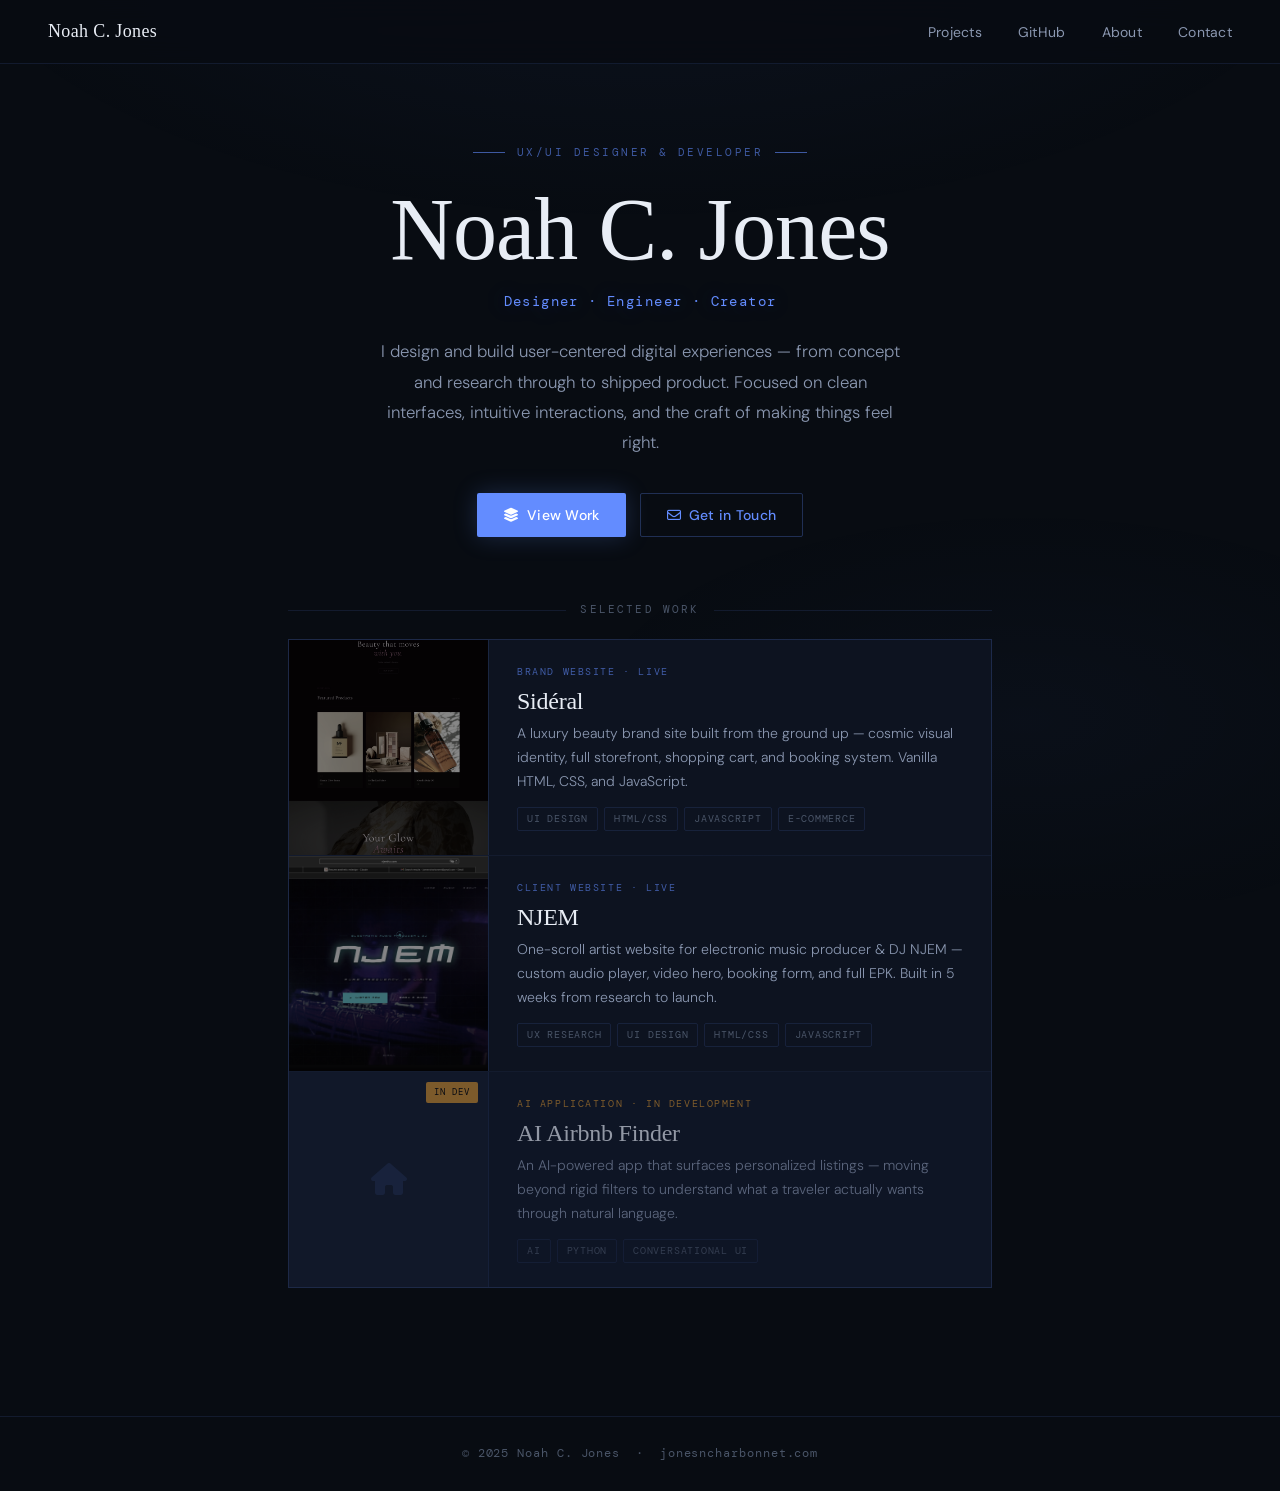
==== portfolio-final/index.html @ fd7773f4 "UI/UX Portfolio Push" ====
<!DOCTYPE html>
<html lang="en">
<head>
<meta charset="UTF-8">
<meta name="viewport" content="width=device-width, initial-scale=1.0">
<meta name="description" content="Noah C. Jones — UX/UI Designer & Developer. Portfolio of design and development work.">
<title>Noah C. Jones — Designer & Developer</title>
<link rel="stylesheet" href="css/main.css">
<link rel="preconnect" href="https://fonts.googleapis.com">
<link rel="preconnect" href="https://fonts.gstatic.com" crossorigin>
<link href="https://fonts.googleapis.com/css2?family=Cormorant+Garant:ital,wght@0,300;0,400;0,600;1,300;1,400&family=DM+Mono:wght@300;400;500&family=DM+Sans:opsz,wght@9..40,300;9..40,400;9..40,500&display=swap" rel="stylesheet">
<link rel="stylesheet" href="https://cdnjs.cloudflare.com/ajax/libs/font-awesome/6.5.0/css/all.min.css">
<style>
/* ── Page system ── */
.page { display:none; min-height:100vh; position:relative; z-index:1; }
.page.active { display:block; animation:fadeIn 0.3s ease; }
@keyframes fadeIn { from{opacity:0;transform:translateY(8px)} to{opacity:1;transform:translateY(0)} }

/* ── Mobile menu ── */
.mobile-menu {
  display:none; flex-direction:column; position:fixed;
  top:64px; left:0; right:0; background:var(--surface);
  border-bottom:1px solid var(--border); z-index:99; padding:8px 0;
}
.mobile-menu a { padding:14px 24px; font-size:0.875rem; color:var(--text-dim); display:block; border-bottom:1px solid var(--border); transition:color 0.2s, background 0.2s; }
.mobile-menu a:hover { color:var(--text); background:var(--surface2); }
.mobile-menu.open { display:flex; }

/* ── Hero ── */
.hero {
  padding:80px 48px 64px; display:flex; flex-direction:column;
  align-items:center; text-align:center; max-width:800px; margin:0 auto; position:relative; z-index:1;
}
.hero__eyebrow {
  font-family:var(--mono); font-size:0.7rem; letter-spacing:0.22em;
  color:var(--blue-dim); text-transform:uppercase; margin-bottom:24px;
  display:flex; align-items:center; gap:12px;
}
.hero__eyebrow::before,.hero__eyebrow::after { content:''; width:32px; height:1px; background:var(--blue-dim); }
.hero__name { font-family:var(--serif); font-size:clamp(3rem,7vw,5.5rem); font-weight:300; letter-spacing:-0.01em; line-height:1.0; color:var(--text); margin-bottom:16px; }
.hero__role { font-family:var(--mono); font-size:0.88rem; color:var(--blue); letter-spacing:0.1em; margin-bottom:24px; text-shadow:0 0 20px rgba(99,140,255,0.35); }
.hero__bio { font-size:1.05rem; color:var(--text-dim); max-width:520px; line-height:1.8; font-weight:300; margin-bottom:36px; }
.hero__ctas { display:flex; gap:14px; flex-wrap:wrap; justify-content:center; }

/* ── Home projects wrap ── */
.home-projects { padding:0 48px 80px; max-width:800px; margin:0 auto; }

/* ── Reveal animation ── */
.reveal { opacity:0; transform:translateY(24px); transition:opacity 0.6s cubic-bezier(0.16,1,0.3,1), transform 0.6s cubic-bezier(0.16,1,0.3,1); }
.reveal.revealed { opacity:1; transform:none; }

/* ── Projects page wrap ── */
.projects-wrap { padding:0 48px 80px; position:relative; z-index:1; }

/* ── GitHub page ── */
.github-layout { margin:0 48px 80px; display:flex; flex-direction:column; gap:1px; max-width:640px; background:var(--border); border:1px solid var(--border); position:relative; z-index:1; }
.gh-card { background:var(--surface); padding:28px 32px; position:relative; }
.gh-card::before { content:''; position:absolute; top:0; left:0; right:0; height:2px; background:var(--blue); box-shadow:0 0 12px var(--blue-muted); }
.gh-profile { display:flex; align-items:center; gap:20px; }
.gh-icon { width:60px; height:60px; background:var(--surface2); border:1px solid var(--border); border-radius:2px; display:flex; align-items:center; justify-content:center; flex-shrink:0; font-size:1.6rem; color:var(--blue-dim); }
.gh-label { font-family:var(--mono); font-size:0.62rem; letter-spacing:0.18em; color:var(--text-muted); text-transform:uppercase; margin-bottom:4px; }
.gh-name { font-family:var(--serif); font-size:1.3rem; font-weight:400; color:var(--text); margin-bottom:3px; }
.gh-sub { font-family:var(--mono); font-size:0.72rem; color:var(--text-dim); }
.gh-eyebrow { font-family:var(--mono); font-size:0.62rem; letter-spacing:0.2em; color:var(--blue-dim); text-transform:uppercase; margin-bottom:14px; padding-bottom:14px; border-bottom:1px solid var(--border); }
.gh-desc { font-size:0.9rem; color:var(--text-dim); line-height:1.75; font-weight:300; margin-bottom:22px; }
.gh-btn { display:inline-flex; align-items:center; gap:10px; background:var(--blue); color:#fff; font-family:var(--sans); font-size:0.875rem; font-weight:500; padding:12px 24px; border-radius:2px; transition:all 0.2s; box-shadow:0 0 20px rgba(99,140,255,0.2); }
.gh-btn:hover { background:#7aa3ff; box-shadow:0 0 32px rgba(99,140,255,0.35); transform:translateY(-1px); }

/* ── NJEM case study extras ── */
.njem-palette { display:flex; gap:10px; flex-wrap:wrap; margin-top:16px; }
.njem-swatch { display:flex; flex-direction:column; align-items:center; gap:4px; }
.njem-swatch div { width:40px; height:40px; border-radius:4px; }
.njem-swatch span { font-family:var(--mono); font-size:0.58rem; color:var(--text-muted); }
.cs-section__body+.cs-section__body { margin-top:14px; }
.section-label-2 { font-family:var(--mono); font-size:0.62rem; letter-spacing:0.18em; color:var(--text-muted); text-transform:uppercase; margin:20px 0 8px; }

@media(max-width:768px){
  .hero { padding:48px 20px 40px; }
  .home-projects, .projects-wrap { padding-left:20px; padding-right:20px; }
  .github-layout { margin:0 20px 60px; }
}
</style>
</head>
<body>

<!-- ══ NAVBAR ══ -->
<nav class="navbar">
  <div class="nav-logo" onclick="navigate('home')">Noah C. Jones</div>
  <ul class="nav-links">
    <li><a href="#" onclick="navigate('projects');return false;" id="nav-projects">Projects</a></li>
    <li><a href="#" onclick="navigate('github');return false;" id="nav-github">GitHub</a></li>
    <li><a href="#" onclick="navigate('about');return false;" id="nav-about">About</a></li>
    <li><a href="#" onclick="navigate('contact');return false;" id="nav-contact">Contact</a></li>
  </ul>
  <button class="hamburger" onclick="toggleMobile()" aria-label="Menu"><i class="fa-solid fa-bars"></i></button>
</nav>
<div class="mobile-menu" id="mobileMenu">
  <a href="#" onclick="navigate('projects');toggleMobile();return false;">Projects</a>
  <a href="#" onclick="navigate('github');toggleMobile();return false;">GitHub</a>
  <a href="#" onclick="navigate('about');toggleMobile();return false;">About</a>
  <a href="#" onclick="navigate('contact');toggleMobile();return false;">Contact</a>
</div>

<!-- ══════════════════════════════════════
     HOME
══════════════════════════════════════ -->
<div id="page-home" class="page active">
  <div class="hero">
    <div class="hero__eyebrow">UX/UI Designer &amp; Developer</div>
    <h1 class="hero__name">Noah C. Jones</h1>
    <p class="hero__role">Designer · Engineer · Creator</p>
    <p class="hero__bio">I design and build user-centered digital experiences — from concept and research through to shipped product. Focused on clean interfaces, intuitive interactions, and the craft of making things feel right.</p>
    <div class="hero__ctas">
      <button class="btn btn-primary" onclick="navigate('projects')"><i class="fa-solid fa-layer-group"></i> View Work</button>
      <button class="btn btn-outline" onclick="navigate('contact')"><i class="fa-regular fa-envelope"></i> Get in Touch</button>
    </div>
  </div>
  <div class="home-projects">
    <div class="section-label">Selected Work</div>
    <div class="proj-stack reveal">
      <!-- Sidéral -->
      <div class="proj-row" onclick="navigate('sideral')">
        <div class="proj-thumb"><img src="img/sideral.png" alt="Sideral website"></div>
        <div class="proj-body">
          <p class="proj-eyebrow live">Brand Website · Live</p>
          <h2 class="proj-title">Sidéral</h2>
          <p class="proj-desc">A luxury beauty brand site built from the ground up — cosmic visual identity, full storefront, shopping cart, and booking system. Vanilla HTML, CSS, and JavaScript.</p>
          <div class="proj-tags"><span class="proj-tag">UI Design</span><span class="proj-tag">HTML/CSS</span><span class="proj-tag">JavaScript</span><span class="proj-tag">E-Commerce</span></div>
        </div>
        <span class="proj-arrow">↗</span>
      </div>
      <!-- NJEM -->
      <div class="proj-row" onclick="navigate('njem')">
        <div class="proj-thumb"><img src="img/njem-hero.png" alt="NJEM website"></div>
        <div class="proj-body">
          <p class="proj-eyebrow live">Client Website · Live</p>
          <h2 class="proj-title">NJEM</h2>
          <p class="proj-desc">One-scroll artist website for electronic music producer &amp; DJ NJEM — custom audio player, video hero, booking form, and full EPK. Built in 5 weeks from research to launch.</p>
          <div class="proj-tags"><span class="proj-tag">UX Research</span><span class="proj-tag">UI Design</span><span class="proj-tag">HTML/CSS</span><span class="proj-tag">JavaScript</span></div>
        </div>
        <span class="proj-arrow">↗</span>
      </div>
      <!-- AI Airbnb -->
      <div class="proj-row" onclick="navigate('airbnb')" style="opacity:0.6;">
        <div class="proj-thumb">
          <div class="proj-thumb-icon" style="display:flex;align-items:center;justify-content:center;width:100%;height:100%;"><i class="fa-solid fa-house" style="font-size:2rem;color:rgba(99,140,255,0.15);"></i></div>
          <span class="wip-badge">In Dev</span>
        </div>
        <div class="proj-body">
          <p class="proj-eyebrow wip">AI Application · In Development</p>
          <h2 class="proj-title">AI Airbnb Finder</h2>
          <p class="proj-desc">An AI-powered app that surfaces personalized listings — moving beyond rigid filters to understand what a traveler actually wants through natural language.</p>
          <div class="proj-tags"><span class="proj-tag">AI</span><span class="proj-tag">Python</span><span class="proj-tag">Conversational UI</span></div>
        </div>
        <span class="proj-arrow">↗</span>
      </div>
    </div>
  </div>
  <footer class="site-footer">© 2025 Noah C. Jones &nbsp;·&nbsp; jonesncharbonnet.com</footer>
</div>

<!-- ══════════════════════════════════════
     PROJECTS
══════════════════════════════════════ -->
<div id="page-projects" class="page">
  <header class="page-header">
    <p class="page-header__eyebrow">Work</p>
    <h1 class="page-header__title">Projects</h1>
    <div class="page-header__line"></div>
  </header>
  <div class="projects-wrap">
    <div class="section-label">Selected Work</div>
    <div class="proj-stack reveal">
      <div class="proj-row" onclick="navigate('sideral')">
        <div class="proj-thumb"><img src="img/sideral.png" alt="Sideral"></div>
        <div class="proj-body">
          <p class="proj-eyebrow live">Brand Website · Live</p>
          <h2 class="proj-title">Sidéral</h2>
          <p class="proj-desc">A luxury beauty brand site built from the ground up. Cosmic visual identity — berry, rose, and cream against deep charcoal — with a fully functional storefront, shopping cart, and booking system.</p>
          <div class="proj-tags"><span class="proj-tag">UI Design</span><span class="proj-tag">HTML/CSS</span><span class="proj-tag">JavaScript</span><span class="proj-tag">E-Commerce</span><span class="proj-tag">Figma</span></div>
        </div>
        <span class="proj-arrow">↗</span>
      </div>
      <div class="proj-row" onclick="navigate('njem')">
        <div class="proj-thumb"><img src="img/njem-hero.png" alt="NJEM"></div>
        <div class="proj-body">
          <p class="proj-eyebrow live">Client Website · Live</p>
          <h2 class="proj-title">NJEM</h2>
          <p class="proj-desc">One-scroll artist website for electronic music producer and DJ NJEM. Custom audio player, fullscreen video hero, glitch title animation, booking form, and complete digital EPK. Research through launch in 5 weeks.</p>
          <div class="proj-tags"><span class="proj-tag">UX Research</span><span class="proj-tag">UI Design</span><span class="proj-tag">HTML/CSS</span><span class="proj-tag">JavaScript</span><span class="proj-tag">Client Work</span></div>
        </div>
        <span class="proj-arrow">↗</span>
      </div>
      <div class="proj-row" onclick="navigate('airbnb')" style="opacity:0.6;">
        <div class="proj-thumb">
          <div class="proj-thumb-icon" style="display:flex;align-items:center;justify-content:center;width:100%;height:100%;"><i class="fa-solid fa-house" style="font-size:2rem;color:rgba(99,140,255,0.15);"></i></div>
          <span class="wip-badge">In Dev</span>
        </div>
        <div class="proj-body">
          <p class="proj-eyebrow wip">AI Application · In Development</p>
          <h2 class="proj-title">AI Airbnb Finder</h2>
          <p class="proj-desc">An AI-powered application that analyzes Airbnb listing data to surface personalized recommendations — moving beyond basic filters to understand what a traveler actually wants.</p>
          <div class="proj-tags"><span class="proj-tag">AI</span><span class="proj-tag">Python</span><span class="proj-tag">Data Analysis</span><span class="proj-tag">Conversational UI</span></div>
        </div>
        <span class="proj-arrow">↗</span>
      </div>
    </div>
  </div>
  <footer class="site-footer">© 2025 Noah C. Jones &nbsp;·&nbsp; jonesncharbonnet.com</footer>
</div>

<!-- ══════════════════════════════════════
     SIDÉRAL CASE STUDY
══════════════════════════════════════ -->
<div id="page-sideral" class="page">
  <a class="cs-back" onclick="navigate('projects');return false;">← Back to Projects</a>
  <div class="cs-hero reveal">
    <p class="cs-hero__eyebrow">Case Study &nbsp;·&nbsp; Brand Website &nbsp;·&nbsp; Live</p>
    <h1 class="cs-hero__title">Sidéral</h1>
    <p class="cs-hero__subtitle">A luxury beauty brand designed and built from scratch — where deep charcoal skies meet soft celestial warmth. Berry, rose, and cream come together to create something that feels like getting ready under a sky full of stars.</p>
    <div class="cs-meta">
      <div class="cs-meta__item"><span class="cs-meta__label">Role</span><span class="cs-meta__value">Designer &amp; Developer</span></div>
      <div class="cs-meta__item"><span class="cs-meta__label">Type</span><span class="cs-meta__value">Brand Website</span></div>
      <div class="cs-meta__item"><span class="cs-meta__label">Status</span><span class="cs-meta__value">Live</span></div>
      <div class="cs-meta__item"><span class="cs-meta__label">Stack</span><span class="cs-meta__value">HTML · CSS · JS</span></div>
    </div>
    <div class="cs-btns">
      <a href="https://sozark.github.io/SideralWebsite/" target="_blank" rel="noopener" class="cs-btn cs-btn-fill"><i class="fa-solid fa-arrow-up-right-from-square"></i> View Live Site</a>
      <a href="https://www.figma.com/design/5y1CJf9xGA6QyKoujBmyaE/" target="_blank" rel="noopener" class="cs-btn cs-btn-out"><i class="fa-solid fa-pen-ruler"></i> Figma File</a>
    </div>
  </div>
  <div class="cs-banner reveal"><img src="img/sideral.png" alt="Sideral website" class="cs-banner-img"></div>
  <div class="cs-body">
    <div class="cs-section reveal">
      <p class="cs-section__label">01 — The Problem</p>
      <h2 class="cs-section__heading">Luxury beauty online feels either cold or forgettable</h2>
      <p class="cs-section__body">Most luxury beauty websites make the same two mistakes — they go so minimal they feel sterile, or they lean so hard into glamour they feel dated. Neither creates the sense of intimacy that makes a person feel like a brand was made specifically for them.</p>
      <p class="cs-section__body" style="margin-top:14px;">The brief for Sidéral was to occupy a different space entirely. Premium, yes — but also warm. Otherworldly without being distant. A site that felt less like a storefront and more like stepping into a ritual.</p>
      <div class="cs-callout"><p>How do you make a beauty brand feel like a private, celestial world — and still convert?</p></div>
    </div>
    <div class="cs-section reveal">
      <p class="cs-section__label">02 — Design Approach</p>
      <h2 class="cs-section__heading">Warm celestial — the softer side of the cosmos</h2>
      <p class="cs-section__body">The name Sidéral means "of the stars," but the interpretation was never cold or sci-fi. The design language draws from the warmest parts of the night sky — the rose blush of a nebula, the deep berry of a galaxy's core, the cream-soft glow of light through atmosphere.</p>
      <div class="palette-row">
        <div class="swatch-wrap"><div class="swatch" style="background:#f5e0ef;"></div><div class="swatch-label">Cream</div></div>
        <div class="swatch-wrap"><div class="swatch" style="background:#e890be;"></div><div class="swatch-label">Rose</div></div>
        <div class="swatch-wrap"><div class="swatch" style="background:#d4649a;"></div><div class="swatch-label">Berry</div></div>
        <div class="swatch-wrap"><div class="swatch" style="background:#8A3560;"></div><div class="swatch-label">Berry.Dim</div></div>
        <div class="swatch-wrap"><div class="swatch" style="background:#0c0008;border:1px solid rgba(255,255,255,0.1);"></div><div class="swatch-label">Charcoal 1</div></div>
        <div class="swatch-wrap"><div class="swatch" style="background:#22001a;border:1px solid rgba(255,255,255,0.1);"></div><div class="swatch-label">Charcoal 4</div></div>
      </div>
      <p class="cs-section__body" style="margin-top:18px;">Typography reinforces the mood: Cormorant Garamond at 300 weight across headlines, Jost at 200 for body copy — airy, almost whispering. Together they give the brand a quality that feels both ancient and modern.</p>
      <div class="cs-tags"><span class="cs-tag">Visual Identity</span><span class="cs-tag">Color Theory</span><span class="cs-tag">Typography</span><span class="cs-tag">Design Systems</span><span class="cs-tag">Component Design</span><span class="cs-tag">Responsive Layout</span></div>
    </div>
    <div class="cs-section reveal">
      <p class="cs-section__label">03 — What I Built</p>
      <h2 class="cs-section__heading">A full brand experience with real functionality</h2>
      <p class="cs-section__body">Sidéral isn't a landing page with an aesthetic — it's a complete, working brand site. A product storefront, shopping cart with live state management, appointment booking flow, and responsive navigation. All built in vanilla HTML, CSS, and JavaScript — no frameworks, no libraries.</p>
      <div class="cs-outcomes">
        <div class="cs-outcome"><p class="cs-outcome__label">Feature</p><p class="cs-outcome__value">Product Storefront</p></div>
        <div class="cs-outcome"><p class="cs-outcome__label">Feature</p><p class="cs-outcome__value">Shopping Cart</p></div>
        <div class="cs-outcome"><p class="cs-outcome__label">Feature</p><p class="cs-outcome__value">Booking System</p></div>
        <div class="cs-outcome"><p class="cs-outcome__label">Feature</p><p class="cs-outcome__value">Responsive Design</p></div>
      </div>
    </div>
    <div class="cs-section reveal">
      <p class="cs-section__label">04 — Outcome &amp; Reflection</p>
      <h2 class="cs-section__heading">What color temperature actually does to a user</h2>
      <p class="cs-section__body">Building Sidéral taught me something I apply to every project now: color temperature is emotional temperature. Swap a cold black for a charcoal with magenta undertones and the entire feeling of a page shifts — users lean in rather than pull back.</p>
      <p class="cs-section__body" style="margin-top:14px;">The palette, the gradient that drifts from cream to deep berry, the whisper-weight of Cormorant at 300 — none of it is accidental. It's all in service of one feeling: that this brand was made for you.</p>
    </div>
  </div>
  <footer class="site-footer">© 2025 Noah C. Jones &nbsp;·&nbsp; jonesncharbonnet.com</footer>
</div>

<!-- ══════════════════════════════════════
     NJEM CASE STUDY
══════════════════════════════════════ -->
<div id="page-njem" class="page">
  <a class="cs-back" onclick="navigate('projects');return false;">← Back to Projects</a>
  <div class="cs-hero reveal">
    <p class="cs-hero__eyebrow">Case Study &nbsp;·&nbsp; Client Website &nbsp;·&nbsp; Live</p>
    <h1 class="cs-hero__title">NJEM</h1>
    <p class="cs-hero__subtitle">A one-scroll artist website for electronic music producer and DJ NJEM — built to land bookings, showcase original productions, and serve as a complete digital EPK for promoters and venue owners.</p>
    <div class="cs-meta">
      <div class="cs-meta__item"><span class="cs-meta__label">Role</span><span class="cs-meta__value">Designer &amp; Developer</span></div>
      <div class="cs-meta__item"><span class="cs-meta__label">Client</span><span class="cs-meta__value">NJEM</span></div>
      <div class="cs-meta__item"><span class="cs-meta__label">Timeline</span><span class="cs-meta__value">Apr — Jun 2025</span></div>
      <div class="cs-meta__item"><span class="cs-meta__label">Stack</span><span class="cs-meta__value">HTML · CSS · JS</span></div>
      <div class="cs-meta__item"><span class="cs-meta__label">Status</span><span class="cs-meta__value">Live</span></div>
    </div>
    <div class="cs-btns">
      <a href="https://njemhz.com" target="_blank" rel="noopener" class="cs-btn cs-btn-fill"><i class="fa-solid fa-arrow-up-right-from-square"></i> View Live Site</a>
      <a href="https://github.com/Sozark/NjemWebsite" target="_blank" rel="noopener" class="cs-btn cs-btn-out"><i class="fa-brands fa-github"></i> Repository</a>
    </div>
  </div>
  <div class="cs-banner reveal">
    <img src="img/njem-hero.png" alt="NJEM hero section" class="cs-banner-img">
  </div>
  <div class="cs-body">
    <div class="cs-section reveal">
      <p class="cs-section__label">01 — The Brief</p>
      <h2 class="cs-section__heading">A professional home for an artist who had none</h2>
      <p class="cs-section__body">NJEM is an electronic music producer and DJ rooted in the underground — crafting dark, hypnotic soundscapes across techno, deep house, and experimental electronics. His first full EP, <em>Proposed Utopia</em>, had just dropped. But all bookings were still happening through Instagram DMs.</p>
      <p class="cs-section__body" style="margin-top:14px;">The brief required three things simultaneously: a professional booking portal, a place to showcase original productions inline, and a digital EPK that promoters could link to when pitching NJEM to venues.</p>
      <div class="cs-callout"><p>A promoter should be able to land on the site, hear the sound, understand the artist, and send a booking inquiry — without leaving the page or opening a second tab.</p></div>
    </div>
    <div class="cs-section reveal">
      <p class="cs-section__label">02 — User Research</p>
      <h2 class="cs-section__heading">Three methods. Two distinct audiences.</h2>
      <p class="cs-section__body">Research ran across a direct client interview, user surveys with fans and potential bookers in the electronic music space, and a competitor audit of established DJ and producer sites — Chris Lake, John Summit, and Peggy Gou.</p>
      <table class="cs-table" style="margin-top:20px;">
        <thead><tr><th>Finding</th><th>Design response</th></tr></thead>
        <tbody>
          <tr><td>75%+ browse on mobile</td><td>Mobile-first layout, tested on 375px screens throughout</td></tr>
          <tr><td>"Hear the music" ranked #1</td><td>Custom inline audio player — no redirect to external platform</td></tr>
          <tr><td>64% leave if booking is buried</td><td>"Book a Show" CTA in the hero, visible before any scrolling</td></tr>
          <tr><td>Competitors buried booking 3+ clicks deep</td><td>Contact section reachable via sticky nav and CTA at scroll end</td></tr>
        </tbody>
      </table>
    </div>
    <div class="cs-section reveal">
      <p class="cs-section__label">03 — Ideation</p>
      <h2 class="cs-section__heading">One scroll. Six sections. No dead ends.</h2>
      <p class="cs-section__body">The single-page scroll structure was locked in early — every extra page was a potential drop-off. The six sections were sequenced as a narrative: hero establishes the artist, music proves it, about gives context, media adds visual evidence, services lays out what NJEM offers, and contact closes the loop.</p>
      <div class="cs-outcomes" style="margin-top:16px;">
        <div class="cs-outcome"><p class="cs-outcome__label">01</p><p class="cs-outcome__value">Hero</p></div>
        <div class="cs-outcome"><p class="cs-outcome__label">02</p><p class="cs-outcome__value">Music</p></div>
        <div class="cs-outcome"><p class="cs-outcome__label">03</p><p class="cs-outcome__value">About</p></div>
        <div class="cs-outcome"><p class="cs-outcome__label">04</p><p class="cs-outcome__value">Media</p></div>
        <div class="cs-outcome"><p class="cs-outcome__label">05</p><p class="cs-outcome__value">Services</p></div>
        <div class="cs-outcome"><p class="cs-outcome__label">06</p><p class="cs-outcome__value">Contact</p></div>
      </div>
    </div>
    <div class="cs-section reveal">
      <p class="cs-section__label">04 — Design System</p>
      <h2 class="cs-section__heading">Black. Cyan. One rule — no noise.</h2>
      <p class="cs-section__body">The visual language was built to mirror the environments NJEM performs in. Near-black backgrounds, a single electric cyan accent, with purple and pink appearing sparingly. The custom Homoarak typeface — loaded via @font-face, unavailable anywhere else — makes the brand immediately distinct from any template.</p>
      <div class="njem-palette">
        <div class="njem-swatch"><div style="background:#060608;border:1px solid rgba(255,255,255,0.1);"></div><span>#060608</span></div>
        <div class="njem-swatch"><div style="background:#0c0c10;border:1px solid rgba(255,255,255,0.07);"></div><span>#0c0c10</span></div>
        <div class="njem-swatch"><div style="background:#16161f;"></div><span>#16161f</span></div>
        <div class="njem-swatch"><div style="background:#00e5ff;"></div><span>#00e5ff ★</span></div>
        <div class="njem-swatch"><div style="background:#8b5cf6;"></div><span>#8b5cf6</span></div>
        <div class="njem-swatch"><div style="background:#e040fb;"></div><span>#e040fb</span></div>
        <div class="njem-swatch"><div style="background:#f0f0f8;border:1px solid rgba(0,0,0,0.2);"></div><span>#f0f0f8</span></div>
        <div class="njem-swatch"><div style="background:#8888aa;"></div><span>#8888aa</span></div>
      </div>
    </div>
    <div class="cs-section reveal">
      <p class="cs-section__label">05 — Technical Build</p>
      <h2 class="cs-section__heading">Six features that required real engineering</h2>
      <p class="cs-section__body">Hi-fi prototypes in Figma translated the structure into the full visual language before code. The build introduced several technically ambitious features — each a direct response to a user research requirement.</p>
      <table class="cs-table" style="margin-top:16px;">
        <thead><tr><th>Feature</th><th>What it does</th></tr></thead>
        <tbody>
          <tr><td>Fullscreen video hero</td><td>DJ performance footage as viewport background — overlaid with animated grid, scanlines, film grain, and ambient orbs</td></tr>
          <tr><td>CSS glitch title animation</td><td>Pseudo-elements with clip-path keyframes produce periodic cyan/purple misalignment on the NJEM title. No library.</td></tr>
          <tr><td>Custom inline audio player</td><td>Vanilla JS player bar fixed to viewport bottom — prev/next, scrub, volume, track metadata, auto-advance. No Spotify redirect.</td></tr>
          <tr><td>Custom two-part cursor</td><td>Cyan dot + delayed ring, both positioned via CSS transform (not top/left) to avoid paint jank</td></tr>
          <tr><td>IntersectionObserver scroll reveal</td><td>Staggered 80ms fade-in per element — no scroll event listeners, no layout thrash</td></tr>
          <tr><td>Async contact form</td><td>Formspree API, no page reload — button transitions through sending/success/error states with color feedback</td></tr>
        </tbody>
      </table>
    </div>
    <div class="cs-section reveal">
      <p class="cs-section__label">06 — Featured Release</p>
      <h2 class="cs-section__heading">Proposed Utopia — NJEM's debut EP</h2>
      <p class="cs-section__body">The music section leads with <em>Proposed Utopia</em> — NJEM's 2025 EP, available inline across SoundCloud, YouTube, Bandcamp, and Apple Music. Six tracks playable without leaving the page.</p>
      <img src="img/njem-about.png" alt="NJEM about section" style="width:100%;border-radius:2px;border:1px solid var(--border);margin-top:16px;aspect-ratio:16/9;object-fit:cover;">
    </div>
    <div class="cs-section reveal">
      <p class="cs-section__label">07 — Outcome &amp; Reflection</p>
      <h2 class="cs-section__heading">From Instagram DMs to a complete artist platform</h2>
      <p class="cs-section__body">The NJEM site launched at njemhz.com in early June 2025. It's the first professional online presence the artist has had — a single destination that communicates who he is, what he sounds like, what he offers, and how to book him.</p>
      <p class="cs-section__body" style="margin-top:14px;">The most valuable lesson: building for a real client with a real voice makes every design decision more grounded. The dark visual language, the Homoarak font, the video hero — none of it came from a style reference. It came from understanding NJEM's world well enough to represent it on screen.</p>
      <div class="stat-row">
        <div class="stat-cell"><div class="stat-cell__number">5wk</div><div class="stat-cell__label">Timeline</div></div>
        <div class="stat-cell"><div class="stat-cell__number">1</div><div class="stat-cell__label">Scroll, full site</div></div>
        <div class="stat-cell"><div class="stat-cell__number">6</div><div class="stat-cell__label">Tracks inline</div></div>
        <div class="stat-cell"><div class="stat-cell__number">0</div><div class="stat-cell__label">External redirects</div></div>
      </div>
    </div>
  </div>
  <footer class="site-footer">© 2025 Noah C. Jones &nbsp;·&nbsp; jonesncharbonnet.com</footer>
</div>

<!-- ══════════════════════════════════════
     AIRBNB CASE STUDY
══════════════════════════════════════ -->
<div id="page-airbnb" class="page">
  <a class="cs-back" onclick="navigate('projects');return false;">← Back to Projects</a>
  <div class="cs-hero reveal">
    <p class="cs-hero__eyebrow">Case Study &nbsp;·&nbsp; AI Application &nbsp;·&nbsp; In Development</p>
    <h1 class="cs-hero__title">AI Airbnb Finder</h1>
    <p class="cs-hero__subtitle">An AI-powered application that analyzes Airbnb listing data to surface personalized recommendations — moving beyond basic filters to understand what a traveler actually wants.</p>
    <div class="cs-meta">
      <div class="cs-meta__item"><span class="cs-meta__label">Role</span><span class="cs-meta__value">Designer &amp; Developer</span></div>
      <div class="cs-meta__item"><span class="cs-meta__label">Type</span><span class="cs-meta__value">AI Application</span></div>
      <div class="cs-meta__item"><span class="cs-meta__label">Status</span><span class="cs-meta__value">In Development</span></div>
      <div class="cs-meta__item"><span class="cs-meta__label">Stack</span><span class="cs-meta__value">Python · AI</span></div>
    </div>
  </div>
  <div class="cs-body">
    <div class="cs-section reveal">
      <p class="cs-section__label">01 — The Problem</p>
      <h2 class="cs-section__heading">Finding a good Airbnb takes too long</h2>
      <p class="cs-section__body">Airbnb's search filters are broad. But the things that actually make a stay great are harder to filter for: neighborhood vibe, host responsiveness, whether it's quiet at night. Travelers spend hours reading reviews trying to piece together what an algorithm should surface automatically.</p>
      <div class="cs-callout"><p>What if you could describe what you want in plain language and get listings that actually match — not just listings that fit the filters?</p></div>
    </div>
    <div class="cs-section reveal">
      <p class="cs-section__label">02 — Current Progress</p>
      <h2 class="cs-section__heading">Where the project stands</h2>
      <div class="cs-outcomes">
        <div class="cs-outcome"><p class="cs-outcome__label">Done</p><p class="cs-outcome__value">Problem Definition</p></div>
        <div class="cs-outcome"><p class="cs-outcome__label">Done</p><p class="cs-outcome__value">Data Research</p></div>
        <div class="cs-outcome"><p class="cs-outcome__label">In Progress</p><p class="cs-outcome__value">AI Pipeline</p></div>
        <div class="cs-outcome"><p class="cs-outcome__label">Upcoming</p><p class="cs-outcome__value">UI Build</p></div>
      </div>
    </div>
  </div>
  <footer class="site-footer">© 2025 Noah C. Jones &nbsp;·&nbsp; jonesncharbonnet.com</footer>
</div>

<!-- ══════════════════════════════════════
     ABOUT
══════════════════════════════════════ -->
<div id="page-about" class="page">
  <header class="page-header">
    <p class="page-header__eyebrow">About</p>
    <h1 class="page-header__title">Noah C. Jones</h1>
    <p class="page-header__subtitle">Designer · Engineer · Creator</p>
    <div class="page-header__line"></div>
  </header>
  <div class="about-layout">
    <div class="about-card reveal">
      <p class="about-card__eyebrow">Bio</p>
      <p class="about-card__body">I'm a UX/UI designer and developer with a background in both graphic design and software engineering — which means I can take a product from early wireframes through to a shipped, working build. I care deeply about the details that make interfaces feel intuitive, and I've mentored teams through that process as much as I've built individually.</p>
      <p class="about-card__body">My work sits at the intersection of design systems thinking and technical execution. I'm most at home in cross-functional environments where design and engineering have to speak the same language — and I've spent a lot of time making sure I speak both fluently.</p>
    </div>
    <div class="about-card reveal">
      <p class="about-card__eyebrow">Skills &amp; Tools</p>
      <div class="skill-cat">Design</div>
      <div class="chips">
        <span class="chip hl">Figma</span>
        <span class="chip hl">UX/UI Design</span>
        <span class="chip hl">Wireframing</span>
        <span class="chip hl">Prototyping</span>
        <span class="chip hl">Design Systems</span>
        <span class="chip hl">Component Design</span>
        <span class="chip hl">Responsive Design</span>
        <span class="chip hl">Usability Testing</span>
        <span class="chip">Adobe Creative Suite</span>
        <span class="chip">Motion Graphics</span>
      </div>
      <div class="skill-cat">Development</div>
      <div class="chips">
        <span class="chip hl">HTML / CSS</span>
        <span class="chip hl">JavaScript</span>
        <span class="chip hl">React</span>
        <span class="chip">TypeScript</span>
        <span class="chip">Python</span>
        <span class="chip">REST APIs</span>
      </div>
      <div class="skill-cat">Tools &amp; Process</div>
      <div class="chips">
        <span class="chip">Git / GitHub</span>
        <span class="chip">Agile / Scrum</span>
        <span class="chip">Unity</span>
        <span class="chip">Claude AI</span>
      </div>
    </div>
  </div>
  <footer class="site-footer">© 2025 Noah C. Jones &nbsp;·&nbsp; jonesncharbonnet.com</footer>
</div>

<!-- ══════════════════════════════════════
     CONTACT
══════════════════════════════════════ -->
<div id="page-contact" class="page">
  <header class="page-header">
    <p class="page-header__eyebrow">Contact</p>
    <h1 class="page-header__title">Get in Touch</h1>
    <div class="page-header__line"></div>
  </header>
  <div class="contact-layout">
    <div class="contact-card reveal">
      <p class="contact-card__eyebrow">Send a message</p>
      <form class="form" id="contactForm">
        <div class="form-field">
          <label for="c-name">Name</label>
          <input type="text" id="c-name" name="name" placeholder="Your name" required>
        </div>
        <div class="form-field">
          <label for="c-email">Email</label>
          <input type="email" id="c-email" name="email" placeholder="your@email.com" required>
        </div>
        <div class="form-field">
          <label for="c-message">Message</label>
          <textarea id="c-message" name="message" rows="6" placeholder="What would you like to discuss?" required></textarea>
        </div>
        <button type="submit" class="form-submit">Send Message</button>
      </form>
    </div>
  </div>
  <footer class="site-footer">© 2025 Noah C. Jones &nbsp;·&nbsp; jonesncharbonnet.com</footer>
</div>

<!-- ══════════════════════════════════════
     GITHUB
══════════════════════════════════════ -->
<div id="page-github" class="page">
  <header class="page-header">
    <p class="page-header__eyebrow">Source</p>
    <h1 class="page-header__title">GitHub</h1>
    <div class="page-header__line"></div>
  </header>
  <div class="github-layout reveal">
    <div class="gh-card">
      <div class="gh-profile">
        <div class="gh-icon"><i class="fa-brands fa-github"></i></div>
        <div>
          <p class="gh-label">Repository</p>
          <p class="gh-name">Sozark</p>
          <p class="gh-sub">github.com/Sozark</p>
        </div>
      </div>
    </div>
    <div class="gh-card" style="padding-top:24px;">
      <p class="gh-eyebrow">Source Code</p>
      <p class="gh-desc">Browse source code, projects, and experiments. All public work lives in the archive — from client builds to game jam entries and experiments.</p>
      <a href="https://github.com/Sozark" target="_blank" rel="noopener" class="gh-btn"><i class="fa-brands fa-github"></i> Open GitHub</a>
    </div>
  </div>
  <footer class="site-footer">© 2025 Noah C. Jones &nbsp;·&nbsp; jonesncharbonnet.com</footer>
</div>

<script src="js/main.js"></script>
</body>
</html>
---- portfolio-final/css/main.css ----
/* ══════════════════════════════════════
   NOAH C. JONES — Portfolio CSS
   jonesncharbonnet.com
   ══════════════════════════════════════ */

@import url('https://fonts.googleapis.com/css2?family=Cormorant+Garant:ital,wght@0,300;0,400;0,600;1,300;1,400&family=DM+Mono:wght@300;400;500&family=DM+Sans:opsz,wght@9..40,300;9..40,400;9..40,500&display=swap');

:root {
  --bg:         #080c12;
  --surface:    #0d1320;
  --surface2:   #111827;
  --surface3:   #1a2233;
  --border:     rgba(99,140,255,0.12);
  --border-h:   rgba(99,140,255,0.28);
  --blue:       #638cff;
  --blue-dim:   rgba(99,140,255,0.6);
  --blue-muted: rgba(99,140,255,0.35);
  --blue-glow:  rgba(99,140,255,0.08);
  --blue-glow2: rgba(99,140,255,0.14);
  --text:       #e8edf5;
  --text-dim:   #8a97b0;
  --text-muted: #4a5568;
  --gold:       #c4862a;
  --serif:      'Cormorant Garant', serif;
  --mono:       'DM Mono', monospace;
  --sans:       'DM Sans', sans-serif;
}

*,*::before,*::after { box-sizing:border-box; margin:0; padding:0; }
html { scroll-behavior:smooth; }
body {
  background:var(--bg); color:var(--text);
  font-family:var(--sans); font-size:16px;
  line-height:1.6; -webkit-font-smoothing:antialiased;
  overflow-x:hidden;
}
body::before {
  content:''; position:fixed; inset:0; pointer-events:none; z-index:0;
  background:
    radial-gradient(ellipse 80% 50% at 50% -10%, rgba(99,140,255,0.06) 0%, transparent 70%),
    radial-gradient(ellipse 60% 40% at 80% 80%, rgba(99,140,255,0.03) 0%, transparent 60%);
}
a { color:inherit; text-decoration:none; }
img { display:block; max-width:100%; }

/* ── Navbar ── */
.navbar {
  display:flex; align-items:center; justify-content:space-between;
  padding:0 48px; height:64px;
  background:rgba(8,12,18,0.9);
  backdrop-filter:blur(16px);
  border-bottom:1px solid var(--border);
  position:sticky; top:0; z-index:100;
}
.nav-logo {
  font-family:var(--serif); font-size:18px; font-weight:400;
  color:var(--text); letter-spacing:0.02em; cursor:pointer;
  transition:opacity 0.2s;
}
.nav-logo:hover { opacity:0.7; }
.nav-links { display:flex; gap:36px; list-style:none; }
.nav-links a {
  font-family:var(--sans); font-size:0.875rem; font-weight:400;
  color:var(--text-dim); letter-spacing:0.02em; transition:color 0.2s;
  position:relative; padding-bottom:2px;
}
.nav-links a::after {
  content:''; position:absolute; bottom:-4px; left:0;
  width:0; height:1px; background:var(--blue); transition:width 0.2s ease;
}
.nav-links a:hover, .nav-links a.active { color:var(--text); }
.nav-links a:hover::after, .nav-links a.active::after { width:100%; }
.hamburger {
  display:none; background:none; border:none;
  font-size:20px; color:var(--text-dim); padding:8px; cursor:pointer;
}

/* ── Buttons ── */
.btn {
  display:inline-flex; align-items:center; gap:8px;
  font-family:var(--sans); font-size:0.875rem; font-weight:500;
  padding:12px 26px; border-radius:2px; border:none;
  transition:all 0.2s ease; letter-spacing:0.02em; cursor:pointer;
}
.btn-primary { background:var(--blue); color:#fff; box-shadow:0 0 24px rgba(99,140,255,0.22); }
.btn-primary:hover { background:#7aa3ff; box-shadow:0 0 36px rgba(99,140,255,0.4); transform:translateY(-1px); }
.btn-outline { background:transparent; color:var(--blue); border:1px solid var(--border-h); }
.btn-outline:hover { background:var(--blue-glow2); border-color:var(--blue-dim); transform:translateY(-1px); }

/* ── Page header ── */
.page-header { padding:56px 48px 40px; position:relative; z-index:1; }
.page-header__eyebrow {
  font-family:var(--mono); font-size:0.68rem; letter-spacing:0.2em;
  color:var(--blue-dim); text-transform:uppercase; margin-bottom:10px;
}
.page-header__title {
  font-family:var(--serif); font-size:clamp(2rem,4vw,2.8rem);
  font-weight:300; letter-spacing:-0.02em; color:var(--text);
  margin-bottom:6px; line-height:1.1;
}
.page-header__subtitle {
  font-family:var(--mono); font-size:0.88rem; color:var(--blue);
  letter-spacing:0.1em; margin-bottom:20px;
  text-shadow:0 0 16px rgba(99,140,255,0.3);
}
.page-header__line { width:48px; height:2px; background:var(--blue); box-shadow:0 0 12px var(--blue-muted); }

/* ── Section label ── */
.section-label {
  font-family:var(--mono); font-size:0.68rem; letter-spacing:0.2em;
  color:var(--text-muted); text-transform:uppercase; margin-bottom:20px;
  display:flex; align-items:center; gap:14px;
}
.section-label::before,.section-label::after { content:''; flex:1; height:1px; background:var(--border); }

/* ── Project rows ── */
.proj-stack { display:flex; flex-direction:column; gap:1px; background:var(--border); border:1px solid var(--border); }
.proj-row {
  background:var(--surface); display:flex; position:relative;
  overflow:hidden; transition:background 0.2s; cursor:pointer;
}
.proj-row::before {
  content:''; position:absolute; left:0; top:0; bottom:0; width:3px;
  background:var(--blue); opacity:0; box-shadow:0 0 12px var(--blue-muted);
  transition:opacity 0.2s;
}
.proj-row:hover { background:var(--surface2); }
.proj-row:hover::before { opacity:1; }
.proj-thumb {
  width:200px; flex-shrink:0; background:var(--surface2);
  border-right:1px solid var(--border);
  display:flex; align-items:center; justify-content:center;
  overflow:hidden; position:relative; aspect-ratio:4/3;
}
.proj-thumb img { width:100%; height:100%; object-fit:cover; filter:brightness(0.55) saturate(0.4); transition:filter 0.3s; }
.proj-row:hover .proj-thumb img { filter:brightness(0.8) saturate(0.7); }
.proj-thumb-icon { font-size:2.2rem; color:rgba(99,140,255,0.15); }
.wip-badge {
  position:absolute; top:10px; right:10px;
  font-family:var(--mono); font-size:0.58rem; letter-spacing:0.1em;
  text-transform:uppercase; background:var(--gold); color:#000;
  padding:3px 8px; border-radius:2px;
}
.proj-body { padding:24px 28px; flex:1; display:flex; flex-direction:column; justify-content:center; gap:8px; }
.proj-eyebrow { font-family:var(--mono); font-size:0.62rem; letter-spacing:0.16em; color:var(--text-muted); text-transform:uppercase; }
.proj-eyebrow.live { color:var(--blue-dim); }
.proj-eyebrow.wip { color:var(--gold); }
.proj-title { font-family:var(--serif); font-size:1.5rem; font-weight:400; color:var(--text); letter-spacing:-0.01em; line-height:1.1; }
.proj-desc { font-size:0.875rem; color:var(--text-dim); line-height:1.7; font-weight:300; }
.proj-tags { display:flex; flex-wrap:wrap; gap:6px; margin-top:6px; }
.proj-tag { font-family:var(--mono); font-size:0.6rem; letter-spacing:0.08em; text-transform:uppercase; border:1px solid var(--border); padding:3px 9px; color:var(--text-muted); border-radius:2px; }
.proj-arrow { position:absolute; right:20px; bottom:20px; font-size:1.1rem; color:var(--blue-dim); opacity:0; transition:opacity 0.2s, transform 0.2s; }
.proj-row:hover .proj-arrow { opacity:1; transform:translate(3px,-2px); }

/* ── Case study ── */
.cs-back {
  display:inline-block; font-family:var(--mono); font-size:0.7rem;
  letter-spacing:0.1em; color:var(--text-dim); padding:24px 48px 0;
  cursor:pointer; transition:color 0.2s; position:relative; z-index:1;
}
.cs-back:hover { color:var(--blue); }
.cs-hero {
  padding:40px 48px 36px; max-width:860px; margin:0 auto;
  text-align:center; display:flex; flex-direction:column;
  align-items:center; position:relative; z-index:1;
}
.cs-hero__eyebrow { font-family:var(--mono); font-size:0.68rem; letter-spacing:0.2em; color:var(--blue-dim); text-transform:uppercase; margin-bottom:16px; }
.cs-hero__title { font-family:var(--serif); font-size:clamp(2.2rem,5vw,3.5rem); font-weight:300; color:var(--text); line-height:1.0; margin-bottom:16px; letter-spacing:-0.01em; }
.cs-hero__subtitle { font-size:1rem; color:var(--text-dim); line-height:1.8; max-width:580px; font-weight:300; margin-bottom:32px; }
.cs-meta { display:flex; flex-wrap:wrap; gap:32px; justify-content:center; padding:20px 0; border-top:1px solid var(--border); border-bottom:1px solid var(--border); margin-bottom:28px; width:100%; }
.cs-meta__item { display:flex; flex-direction:column; gap:4px; align-items:center; }
.cs-meta__label { font-family:var(--mono); font-size:0.62rem; letter-spacing:0.16em; text-transform:uppercase; color:var(--text-muted); }
.cs-meta__value { font-size:0.9rem; color:var(--text); }
.cs-btns { display:flex; gap:12px; flex-wrap:wrap; justify-content:center; }
.cs-btn {
  display:inline-flex; align-items:center; gap:8px;
  font-family:var(--sans); font-size:0.875rem; font-weight:500;
  padding:11px 22px; border-radius:2px; transition:all 0.2s;
}
.cs-btn-fill { background:var(--blue); color:#fff; box-shadow:0 0 20px rgba(99,140,255,0.2); border:1px solid transparent; }
.cs-btn-fill:hover { background:#7aa3ff; box-shadow:0 0 32px rgba(99,140,255,0.35); transform:translateY(-1px); }
.cs-btn-out { background:transparent; color:var(--blue); border:1px solid var(--border-h); }
.cs-btn-out:hover { background:var(--blue-glow2); border-color:var(--blue-dim); transform:translateY(-1px); }
.cs-banner { padding:0 48px 32px; max-width:860px; margin:0 auto; position:relative; z-index:1; }
.cs-banner-img { width:100%; aspect-ratio:16/7; object-fit:cover; border:1px solid var(--border); border-radius:2px; box-shadow:0 0 40px rgba(99,140,255,0.07); }
.cs-banner-placeholder { width:100%; aspect-ratio:16/7; background:var(--surface); border:1px solid var(--border); border-radius:2px; display:flex; align-items:center; justify-content:center; }
.cs-body { padding:0 48px 80px; max-width:860px; margin:0 auto; position:relative; z-index:1; }
.cs-section { margin-bottom:52px; padding-bottom:52px; border-bottom:1px solid var(--border); }
.cs-section:last-child { border-bottom:none; margin-bottom:0; padding-bottom:0; }
.cs-section__label { font-family:var(--mono); font-size:0.68rem; letter-spacing:0.2em; text-transform:uppercase; color:var(--blue-dim); margin-bottom:12px; }
.cs-section__heading { font-family:var(--serif); font-size:1.5rem; font-weight:300; color:var(--text); margin-bottom:16px; letter-spacing:-0.01em; line-height:1.25; }
.cs-section__body { font-size:0.95rem; color:var(--text-dim); line-height:1.85; font-weight:300; }
.cs-callout { border-left:2px solid var(--blue); padding:16px 20px; background:var(--blue-glow); margin:20px 0; border-radius:0 2px 2px 0; }
.cs-callout p { font-family:var(--serif); font-size:1rem; font-style:italic; color:rgba(232,237,245,0.72); line-height:1.65; }
.cs-tags { display:flex; flex-wrap:wrap; gap:8px; margin-top:20px; }
.cs-tag { font-family:var(--mono); font-size:0.62rem; letter-spacing:0.08em; text-transform:uppercase; border:1px solid var(--border-h); padding:4px 10px; color:var(--blue-dim); background:var(--blue-glow); border-radius:2px; }
.cs-outcomes { display:grid; grid-template-columns:repeat(auto-fill,minmax(160px,1fr)); gap:1px; background:var(--border); border:1px solid var(--border); margin-top:20px; }
.cs-outcome { background:var(--surface); padding:18px 20px; }
.cs-outcome__label { font-family:var(--mono); font-size:0.6rem; letter-spacing:0.14em; text-transform:uppercase; color:var(--text-muted); margin-bottom:6px; }
.cs-outcome__value { font-size:0.9rem; font-weight:500; color:var(--text); }
.cs-table { width:100%; border-collapse:collapse; margin-top:20px; border:1px solid var(--border); }
.cs-table th { font-family:var(--mono); font-size:0.62rem; letter-spacing:0.14em; text-transform:uppercase; color:var(--text-muted); padding:12px 16px; text-align:left; border-bottom:1px solid var(--border); background:var(--surface2); }
.cs-table td { font-size:0.875rem; color:var(--text-dim); padding:14px 16px; border-bottom:1px solid var(--border); line-height:1.6; vertical-align:top; }
.cs-table tr:last-child td { border-bottom:none; }
.cs-table td:first-child { color:var(--text); font-weight:500; width:38%; }
.stat-row { display:grid; grid-template-columns:repeat(4,1fr); gap:1px; background:var(--border); border:1px solid var(--border); margin-top:20px; }
.stat-cell { background:var(--surface); padding:20px; text-align:center; }
.stat-cell__number { font-family:var(--serif); font-size:2rem; font-weight:300; color:var(--text); line-height:1; margin-bottom:6px; }
.stat-cell__label { font-family:var(--mono); font-size:0.6rem; letter-spacing:0.14em; text-transform:uppercase; color:var(--text-muted); }
.enemy-grid { display:grid; grid-template-columns:1fr 1fr; gap:1px; background:var(--border); border:1px solid var(--border); margin-top:20px; }
.enemy-card { background:var(--surface); padding:20px 22px; }
.enemy-card__name { font-family:var(--serif); font-size:1.1rem; font-weight:400; color:var(--text); margin-bottom:8px; }
.enemy-card__body { font-size:0.875rem; color:var(--text-dim); line-height:1.7; font-weight:300; margin-bottom:10px; }
.palette-row { display:flex; gap:10px; margin-top:16px; flex-wrap:wrap; }
.swatch-wrap { display:flex; flex-direction:column; align-items:center; gap:5px; }
.swatch { width:36px; height:36px; border-radius:4px; }
.swatch-label { font-family:var(--mono); font-size:0.6rem; color:var(--text-muted); }

/* ── About ── */
.about-layout { padding:0 48px 80px; max-width:860px; display:flex; flex-direction:column; gap:20px; position:relative; z-index:1; }
.about-card { background:var(--surface); border:1px solid var(--border); padding:32px; position:relative; }
.about-card::before { content:''; position:absolute; top:0; left:0; right:0; height:2px; background:var(--blue); box-shadow:0 0 12px var(--blue-muted); }
.about-card__eyebrow { font-family:var(--mono); font-size:0.62rem; letter-spacing:0.2em; color:var(--blue-dim); text-transform:uppercase; margin-bottom:14px; padding-bottom:14px; border-bottom:1px solid var(--border); }
.about-card__body { font-size:0.95rem; color:var(--text-dim); line-height:1.85; font-weight:300; }
.about-card__body+.about-card__body { margin-top:14px; }
.skill-cat { font-family:var(--mono); font-size:0.6rem; letter-spacing:0.18em; color:var(--text-muted); text-transform:uppercase; margin:20px 0 10px; display:flex; align-items:center; gap:10px; }
.skill-cat:first-of-type { margin-top:0; }
.skill-cat::after { content:''; flex:1; height:1px; background:var(--border); }
.chips { display:flex; flex-wrap:wrap; gap:8px; }
.chip { display:inline-flex; align-items:center; gap:7px; padding:7px 14px; border:1px solid var(--border); background:var(--surface2); font-family:var(--mono); font-size:0.68rem; letter-spacing:0.04em; color:var(--text-dim); border-radius:2px; transition:border-color 0.2s, color 0.2s; }
.chip:hover { border-color:var(--border-h); color:var(--text); }
.chip.hl { border-color:rgba(99,140,255,0.22); color:rgba(232,237,245,0.85); }

/* ── Contact ── */
.contact-layout { padding:0 48px 80px; max-width:660px; position:relative; z-index:1; }
.contact-card { background:var(--surface); border:1px solid var(--border); padding:36px 40px; position:relative; }
.contact-card::before { content:''; position:absolute; top:0; left:0; right:0; height:2px; background:var(--blue); box-shadow:0 0 12px var(--blue-muted); }
.contact-card__eyebrow { font-family:var(--mono); font-size:0.62rem; letter-spacing:0.2em; color:var(--blue-dim); text-transform:uppercase; margin-bottom:24px; padding-bottom:16px; border-bottom:1px solid var(--border); }
.form { display:flex; flex-direction:column; gap:20px; }
.form-field { display:flex; flex-direction:column; gap:7px; }
.form-field label { font-family:var(--mono); font-size:0.62rem; letter-spacing:0.16em; color:var(--text-muted); text-transform:uppercase; }
.form-field input,.form-field textarea { background:var(--bg); border:1px solid var(--border); color:var(--text); font-family:var(--sans); font-size:0.9rem; font-weight:300; padding:12px 16px; outline:none; border-radius:2px; transition:border-color 0.2s, box-shadow 0.2s; }
.form-field input:focus,.form-field textarea:focus { border-color:var(--blue-dim); box-shadow:0 0 0 3px rgba(99,140,255,0.07); }
.form-field textarea { min-height:130px; resize:vertical; }
.form-submit { align-self:flex-start; background:var(--blue); border:none; color:#fff; font-family:var(--sans); font-size:0.875rem; font-weight:500; padding:12px 28px; border-radius:2px; cursor:pointer; transition:all 0.2s; box-shadow:0 0 20px rgba(99,140,255,0.2); }
.form-submit:hover { background:#7aa3ff; box-shadow:0 0 32px rgba(99,140,255,0.35); transform:translateY(-1px); }

/* ── Footer ── */
.site-footer { text-align:center; padding:28px 48px; border-top:1px solid var(--border); font-family:var(--mono); font-size:0.72rem; color:var(--text-muted); letter-spacing:0.08em; margin-top:48px; position:relative; z-index:1; }

/* ── Responsive ── */
@media(max-width:768px){
  .navbar { padding:0 20px; }
  .nav-links { display:none; }
  .hamburger { display:block; }
  .page-header { padding:40px 20px 32px; }
  .cs-back { padding:20px 20px 0; }
  .cs-hero { padding:28px 20px 24px; }
  .cs-banner { padding:0 20px 24px; }
  .cs-body { padding:0 20px 60px; }
  .about-layout,.contact-layout { padding-left:20px; padding-right:20px; }
  .about-card { padding:24px 20px; }
  .contact-card { padding:24px 20px; }
  .proj-thumb { width:120px; }
  .stat-row { grid-template-columns:repeat(2,1fr); }
  .enemy-grid { grid-template-columns:1fr; }
  .cs-meta { gap:20px; }
  .site-footer { padding:24px 20px; }
}
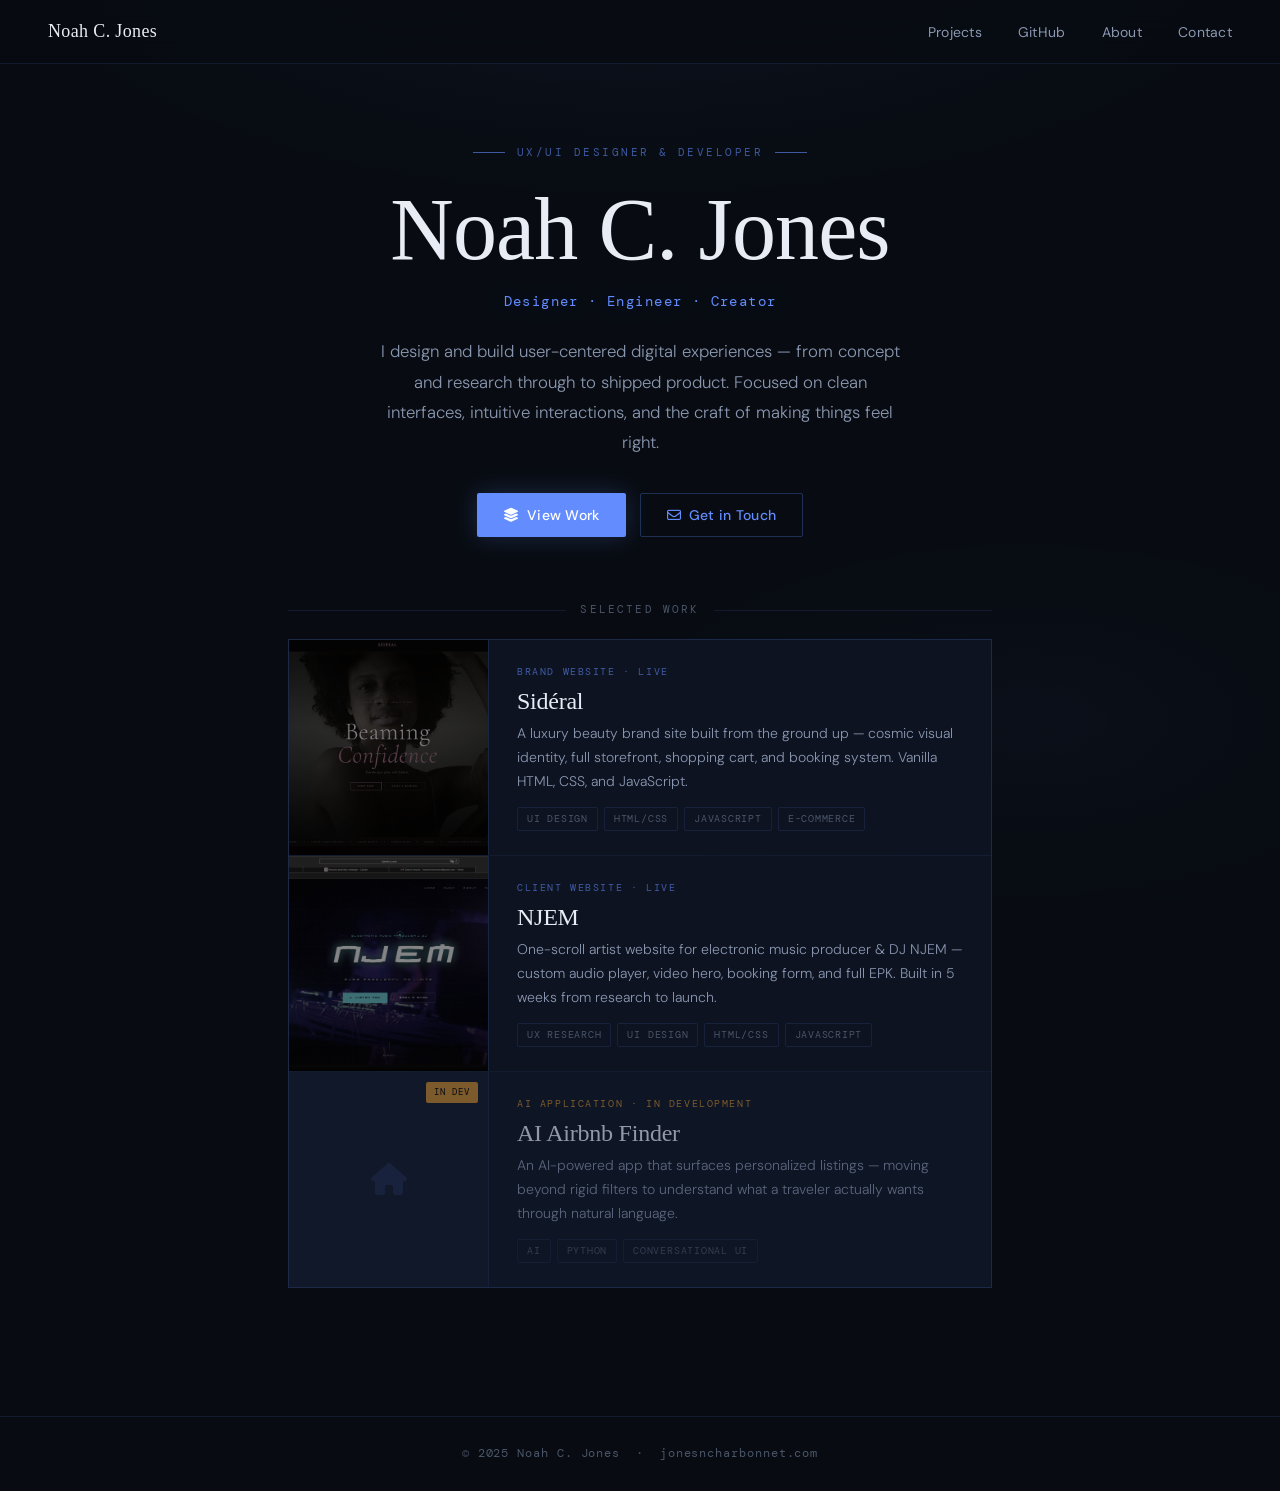
==== commit 2a35f45a: "Image change" ====
--- a/portfolio-final/index.html
+++ b/portfolio-final/index.html
@@ -1,5 +1,6 @@
 <!DOCTYPE html>
 <html lang="en">
+
 <head>
 <meta charset="UTF-8">
 <meta name="viewport" content="width=device-width, initial-scale=1.0">
@@ -11,6 +12,7 @@
 <link href="https://fonts.googleapis.com/css2?family=Cormorant+Garant:ital,wght@0,300;0,400;0,600;1,300;1,400&family=DM+Mono:wght@300;400;500&family=DM+Sans:opsz,wght@9..40,300;9..40,400;9..40,500&display=swap" rel="stylesheet">
 <link rel="stylesheet" href="https://cdnjs.cloudflare.com/ajax/libs/font-awesome/6.5.0/css/all.min.css">
 <style>
+
 /* ── Page system ── */
 .page { display:none; min-height:100vh; position:relative; z-index:1; }
 .page.active { display:block; animation:fadeIn 0.3s ease; }
@@ -22,6 +24,7 @@
   top:64px; left:0; right:0; background:var(--surface);
   border-bottom:1px solid var(--border); z-index:99; padding:8px 0;
 }
+
 .mobile-menu a { padding:14px 24px; font-size:0.875rem; color:var(--text-dim); display:block; border-bottom:1px solid var(--border); transition:color 0.2s, background 0.2s; }
 .mobile-menu a:hover { color:var(--text); background:var(--surface2); }
 .mobile-menu.open { display:flex; }
@@ -31,11 +34,13 @@
   padding:80px 48px 64px; display:flex; flex-direction:column;
   align-items:center; text-align:center; max-width:800px; margin:0 auto; position:relative; z-index:1;
 }
+
 .hero__eyebrow {
   font-family:var(--mono); font-size:0.7rem; letter-spacing:0.22em;
   color:var(--blue-dim); text-transform:uppercase; margin-bottom:24px;
   display:flex; align-items:center; gap:12px;
 }
+
 .hero__eyebrow::before,.hero__eyebrow::after { content:''; width:32px; height:1px; background:var(--blue-dim); }
 .hero__name { font-family:var(--serif); font-size:clamp(3rem,7vw,5.5rem); font-weight:300; letter-spacing:-0.01em; line-height:1.0; color:var(--text); margin-bottom:16px; }
 .hero__role { font-family:var(--mono); font-size:0.88rem; color:var(--blue); letter-spacing:0.1em; margin-bottom:24px; text-shadow:0 0 20px rgba(99,140,255,0.35); }
@@ -79,6 +84,7 @@
   .home-projects, .projects-wrap { padding-left:20px; padding-right:20px; }
   .github-layout { margin:0 20px 60px; }
 }
+
 </style>
 </head>
 <body>
@@ -86,14 +92,17 @@
 <!-- ══ NAVBAR ══ -->
 <nav class="navbar">
   <div class="nav-logo" onclick="navigate('home')">Noah C. Jones</div>
+
   <ul class="nav-links">
     <li><a href="#" onclick="navigate('projects');return false;" id="nav-projects">Projects</a></li>
     <li><a href="#" onclick="navigate('github');return false;" id="nav-github">GitHub</a></li>
     <li><a href="#" onclick="navigate('about');return false;" id="nav-about">About</a></li>
     <li><a href="#" onclick="navigate('contact');return false;" id="nav-contact">Contact</a></li>
   </ul>
+
   <button class="hamburger" onclick="toggleMobile()" aria-label="Menu"><i class="fa-solid fa-bars"></i></button>
 </nav>
+
 <div class="mobile-menu" id="mobileMenu">
   <a href="#" onclick="navigate('projects');toggleMobile();return false;">Projects</a>
   <a href="#" onclick="navigate('github');toggleMobile();return false;">GitHub</a>
@@ -110,48 +119,59 @@
     <h1 class="hero__name">Noah C. Jones</h1>
     <p class="hero__role">Designer · Engineer · Creator</p>
     <p class="hero__bio">I design and build user-centered digital experiences — from concept and research through to shipped product. Focused on clean interfaces, intuitive interactions, and the craft of making things feel right.</p>
+    
     <div class="hero__ctas">
       <button class="btn btn-primary" onclick="navigate('projects')"><i class="fa-solid fa-layer-group"></i> View Work</button>
       <button class="btn btn-outline" onclick="navigate('contact')"><i class="fa-regular fa-envelope"></i> Get in Touch</button>
     </div>
+
   </div>
   <div class="home-projects">
     <div class="section-label">Selected Work</div>
     <div class="proj-stack reveal">
+
       <!-- Sidéral -->
       <div class="proj-row" onclick="navigate('sideral')">
         <div class="proj-thumb"><img src="img/sideral.png" alt="Sideral website"></div>
+
         <div class="proj-body">
           <p class="proj-eyebrow live">Brand Website · Live</p>
           <h2 class="proj-title">Sidéral</h2>
           <p class="proj-desc">A luxury beauty brand site built from the ground up — cosmic visual identity, full storefront, shopping cart, and booking system. Vanilla HTML, CSS, and JavaScript.</p>
           <div class="proj-tags"><span class="proj-tag">UI Design</span><span class="proj-tag">HTML/CSS</span><span class="proj-tag">JavaScript</span><span class="proj-tag">E-Commerce</span></div>
         </div>
+
         <span class="proj-arrow">↗</span>
       </div>
+
       <!-- NJEM -->
       <div class="proj-row" onclick="navigate('njem')">
         <div class="proj-thumb"><img src="img/njem-hero.png" alt="NJEM website"></div>
+
         <div class="proj-body">
           <p class="proj-eyebrow live">Client Website · Live</p>
           <h2 class="proj-title">NJEM</h2>
           <p class="proj-desc">One-scroll artist website for electronic music producer &amp; DJ NJEM — custom audio player, video hero, booking form, and full EPK. Built in 5 weeks from research to launch.</p>
           <div class="proj-tags"><span class="proj-tag">UX Research</span><span class="proj-tag">UI Design</span><span class="proj-tag">HTML/CSS</span><span class="proj-tag">JavaScript</span></div>
         </div>
+
         <span class="proj-arrow">↗</span>
       </div>
+
       <!-- AI Airbnb -->
       <div class="proj-row" onclick="navigate('airbnb')" style="opacity:0.6;">
         <div class="proj-thumb">
           <div class="proj-thumb-icon" style="display:flex;align-items:center;justify-content:center;width:100%;height:100%;"><i class="fa-solid fa-house" style="font-size:2rem;color:rgba(99,140,255,0.15);"></i></div>
           <span class="wip-badge">In Dev</span>
         </div>
+
         <div class="proj-body">
           <p class="proj-eyebrow wip">AI Application · In Development</p>
           <h2 class="proj-title">AI Airbnb Finder</h2>
           <p class="proj-desc">An AI-powered app that surfaces personalized listings — moving beyond rigid filters to understand what a traveler actually wants through natural language.</p>
           <div class="proj-tags"><span class="proj-tag">AI</span><span class="proj-tag">Python</span><span class="proj-tag">Conversational UI</span></div>
         </div>
+
         <span class="proj-arrow">↗</span>
       </div>
     </div>
@@ -163,45 +183,54 @@
      PROJECTS
 ══════════════════════════════════════ -->
 <div id="page-projects" class="page">
+
   <header class="page-header">
     <p class="page-header__eyebrow">Work</p>
     <h1 class="page-header__title">Projects</h1>
     <div class="page-header__line"></div>
   </header>
+
   <div class="projects-wrap">
     <div class="section-label">Selected Work</div>
     <div class="proj-stack reveal">
       <div class="proj-row" onclick="navigate('sideral')">
         <div class="proj-thumb"><img src="img/sideral.png" alt="Sideral"></div>
+
         <div class="proj-body">
           <p class="proj-eyebrow live">Brand Website · Live</p>
           <h2 class="proj-title">Sidéral</h2>
           <p class="proj-desc">A luxury beauty brand site built from the ground up. Cosmic visual identity — berry, rose, and cream against deep charcoal — with a fully functional storefront, shopping cart, and booking system.</p>
           <div class="proj-tags"><span class="proj-tag">UI Design</span><span class="proj-tag">HTML/CSS</span><span class="proj-tag">JavaScript</span><span class="proj-tag">E-Commerce</span><span class="proj-tag">Figma</span></div>
         </div>
+        
         <span class="proj-arrow">↗</span>
       </div>
       <div class="proj-row" onclick="navigate('njem')">
         <div class="proj-thumb"><img src="img/njem-hero.png" alt="NJEM"></div>
+
         <div class="proj-body">
           <p class="proj-eyebrow live">Client Website · Live</p>
           <h2 class="proj-title">NJEM</h2>
           <p class="proj-desc">One-scroll artist website for electronic music producer and DJ NJEM. Custom audio player, fullscreen video hero, glitch title animation, booking form, and complete digital EPK. Research through launch in 5 weeks.</p>
           <div class="proj-tags"><span class="proj-tag">UX Research</span><span class="proj-tag">UI Design</span><span class="proj-tag">HTML/CSS</span><span class="proj-tag">JavaScript</span><span class="proj-tag">Client Work</span></div>
         </div>
+
         <span class="proj-arrow">↗</span>
       </div>
+
       <div class="proj-row" onclick="navigate('airbnb')" style="opacity:0.6;">
         <div class="proj-thumb">
           <div class="proj-thumb-icon" style="display:flex;align-items:center;justify-content:center;width:100%;height:100%;"><i class="fa-solid fa-house" style="font-size:2rem;color:rgba(99,140,255,0.15);"></i></div>
           <span class="wip-badge">In Dev</span>
         </div>
+
         <div class="proj-body">
           <p class="proj-eyebrow wip">AI Application · In Development</p>
           <h2 class="proj-title">AI Airbnb Finder</h2>
           <p class="proj-desc">An AI-powered application that analyzes Airbnb listing data to surface personalized recommendations — moving beyond basic filters to understand what a traveler actually wants.</p>
           <div class="proj-tags"><span class="proj-tag">AI</span><span class="proj-tag">Python</span><span class="proj-tag">Data Analysis</span><span class="proj-tag">Conversational UI</span></div>
         </div>
+
         <span class="proj-arrow">↗</span>
       </div>
     </div>
@@ -218,19 +247,23 @@
     <p class="cs-hero__eyebrow">Case Study &nbsp;·&nbsp; Brand Website &nbsp;·&nbsp; Live</p>
     <h1 class="cs-hero__title">Sidéral</h1>
     <p class="cs-hero__subtitle">A luxury beauty brand designed and built from scratch — where deep charcoal skies meet soft celestial warmth. Berry, rose, and cream come together to create something that feels like getting ready under a sky full of stars.</p>
+    
     <div class="cs-meta">
       <div class="cs-meta__item"><span class="cs-meta__label">Role</span><span class="cs-meta__value">Designer &amp; Developer</span></div>
       <div class="cs-meta__item"><span class="cs-meta__label">Type</span><span class="cs-meta__value">Brand Website</span></div>
       <div class="cs-meta__item"><span class="cs-meta__label">Status</span><span class="cs-meta__value">Live</span></div>
       <div class="cs-meta__item"><span class="cs-meta__label">Stack</span><span class="cs-meta__value">HTML · CSS · JS</span></div>
     </div>
+
     <div class="cs-btns">
       <a href="https://sozark.github.io/SideralWebsite/" target="_blank" rel="noopener" class="cs-btn cs-btn-fill"><i class="fa-solid fa-arrow-up-right-from-square"></i> View Live Site</a>
       <a href="https://www.figma.com/design/5y1CJf9xGA6QyKoujBmyaE/" target="_blank" rel="noopener" class="cs-btn cs-btn-out"><i class="fa-solid fa-pen-ruler"></i> Figma File</a>
     </div>
+
   </div>
   <div class="cs-banner reveal"><img src="img/sideral.png" alt="Sideral website" class="cs-banner-img"></div>
   <div class="cs-body">
+
     <div class="cs-section reveal">
       <p class="cs-section__label">01 — The Problem</p>
       <h2 class="cs-section__heading">Luxury beauty online feels either cold or forgettable</h2>
@@ -242,6 +275,7 @@
       <p class="cs-section__label">02 — Design Approach</p>
       <h2 class="cs-section__heading">Warm celestial — the softer side of the cosmos</h2>
       <p class="cs-section__body">The name Sidéral means "of the stars," but the interpretation was never cold or sci-fi. The design language draws from the warmest parts of the night sky — the rose blush of a nebula, the deep berry of a galaxy's core, the cream-soft glow of light through atmosphere.</p>
+      
       <div class="palette-row">
         <div class="swatch-wrap"><div class="swatch" style="background:#f5e0ef;"></div><div class="swatch-label">Cream</div></div>
         <div class="swatch-wrap"><div class="swatch" style="background:#e890be;"></div><div class="swatch-label">Rose</div></div>
@@ -250,9 +284,11 @@
         <div class="swatch-wrap"><div class="swatch" style="background:#0c0008;border:1px solid rgba(255,255,255,0.1);"></div><div class="swatch-label">Charcoal 1</div></div>
         <div class="swatch-wrap"><div class="swatch" style="background:#22001a;border:1px solid rgba(255,255,255,0.1);"></div><div class="swatch-label">Charcoal 4</div></div>
       </div>
+
       <p class="cs-section__body" style="margin-top:18px;">Typography reinforces the mood: Cormorant Garamond at 300 weight across headlines, Jost at 200 for body copy — airy, almost whispering. Together they give the brand a quality that feels both ancient and modern.</p>
       <div class="cs-tags"><span class="cs-tag">Visual Identity</span><span class="cs-tag">Color Theory</span><span class="cs-tag">Typography</span><span class="cs-tag">Design Systems</span><span class="cs-tag">Component Design</span><span class="cs-tag">Responsive Layout</span></div>
     </div>
+
     <div class="cs-section reveal">
       <p class="cs-section__label">03 — What I Built</p>
       <h2 class="cs-section__heading">A full brand experience with real functionality</h2>
@@ -263,13 +299,16 @@
         <div class="cs-outcome"><p class="cs-outcome__label">Feature</p><p class="cs-outcome__value">Booking System</p></div>
         <div class="cs-outcome"><p class="cs-outcome__label">Feature</p><p class="cs-outcome__value">Responsive Design</p></div>
       </div>
-    </div>
+
+    </div>
+
     <div class="cs-section reveal">
       <p class="cs-section__label">04 — Outcome &amp; Reflection</p>
       <h2 class="cs-section__heading">What color temperature actually does to a user</h2>
       <p class="cs-section__body">Building Sidéral taught me something I apply to every project now: color temperature is emotional temperature. Swap a cold black for a charcoal with magenta undertones and the entire feeling of a page shifts — users lean in rather than pull back.</p>
       <p class="cs-section__body" style="margin-top:14px;">The palette, the gradient that drifts from cream to deep berry, the whisper-weight of Cormorant at 300 — none of it is accidental. It's all in service of one feeling: that this brand was made for you.</p>
     </div>
+
   </div>
   <footer class="site-footer">© 2025 Noah C. Jones &nbsp;·&nbsp; jonesncharbonnet.com</footer>
 </div>
@@ -283,6 +322,7 @@
     <p class="cs-hero__eyebrow">Case Study &nbsp;·&nbsp; Client Website &nbsp;·&nbsp; Live</p>
     <h1 class="cs-hero__title">NJEM</h1>
     <p class="cs-hero__subtitle">A one-scroll artist website for electronic music producer and DJ NJEM — built to land bookings, showcase original productions, and serve as a complete digital EPK for promoters and venue owners.</p>
+    
     <div class="cs-meta">
       <div class="cs-meta__item"><span class="cs-meta__label">Role</span><span class="cs-meta__value">Designer &amp; Developer</span></div>
       <div class="cs-meta__item"><span class="cs-meta__label">Client</span><span class="cs-meta__value">NJEM</span></div>
@@ -290,15 +330,19 @@
       <div class="cs-meta__item"><span class="cs-meta__label">Stack</span><span class="cs-meta__value">HTML · CSS · JS</span></div>
       <div class="cs-meta__item"><span class="cs-meta__label">Status</span><span class="cs-meta__value">Live</span></div>
     </div>
+
     <div class="cs-btns">
       <a href="https://njemhz.com" target="_blank" rel="noopener" class="cs-btn cs-btn-fill"><i class="fa-solid fa-arrow-up-right-from-square"></i> View Live Site</a>
       <a href="https://github.com/Sozark/NjemWebsite" target="_blank" rel="noopener" class="cs-btn cs-btn-out"><i class="fa-brands fa-github"></i> Repository</a>
     </div>
   </div>
+
   <div class="cs-banner reveal">
     <img src="img/njem-hero.png" alt="NJEM hero section" class="cs-banner-img">
   </div>
+
   <div class="cs-body">
+
     <div class="cs-section reveal">
       <p class="cs-section__label">01 — The Brief</p>
       <h2 class="cs-section__heading">A professional home for an artist who had none</h2>
@@ -306,10 +350,12 @@
       <p class="cs-section__body" style="margin-top:14px;">The brief required three things simultaneously: a professional booking portal, a place to showcase original productions inline, and a digital EPK that promoters could link to when pitching NJEM to venues.</p>
       <div class="cs-callout"><p>A promoter should be able to land on the site, hear the sound, understand the artist, and send a booking inquiry — without leaving the page or opening a second tab.</p></div>
     </div>
+
     <div class="cs-section reveal">
       <p class="cs-section__label">02 — User Research</p>
       <h2 class="cs-section__heading">Three methods. Two distinct audiences.</h2>
       <p class="cs-section__body">Research ran across a direct client interview, user surveys with fans and potential bookers in the electronic music space, and a competitor audit of established DJ and producer sites — Chris Lake, John Summit, and Peggy Gou.</p>
+
       <table class="cs-table" style="margin-top:20px;">
         <thead><tr><th>Finding</th><th>Design response</th></tr></thead>
         <tbody>
@@ -319,11 +365,13 @@
           <tr><td>Competitors buried booking 3+ clicks deep</td><td>Contact section reachable via sticky nav and CTA at scroll end</td></tr>
         </tbody>
       </table>
+
     </div>
     <div class="cs-section reveal">
       <p class="cs-section__label">03 — Ideation</p>
       <h2 class="cs-section__heading">One scroll. Six sections. No dead ends.</h2>
       <p class="cs-section__body">The single-page scroll structure was locked in early — every extra page was a potential drop-off. The six sections were sequenced as a narrative: hero establishes the artist, music proves it, about gives context, media adds visual evidence, services lays out what NJEM offers, and contact closes the loop.</p>
+      
       <div class="cs-outcomes" style="margin-top:16px;">
         <div class="cs-outcome"><p class="cs-outcome__label">01</p><p class="cs-outcome__value">Hero</p></div>
         <div class="cs-outcome"><p class="cs-outcome__label">02</p><p class="cs-outcome__value">Music</p></div>
@@ -332,11 +380,13 @@
         <div class="cs-outcome"><p class="cs-outcome__label">05</p><p class="cs-outcome__value">Services</p></div>
         <div class="cs-outcome"><p class="cs-outcome__label">06</p><p class="cs-outcome__value">Contact</p></div>
       </div>
+
     </div>
     <div class="cs-section reveal">
       <p class="cs-section__label">04 — Design System</p>
       <h2 class="cs-section__heading">Black. Cyan. One rule — no noise.</h2>
       <p class="cs-section__body">The visual language was built to mirror the environments NJEM performs in. Near-black backgrounds, a single electric cyan accent, with purple and pink appearing sparingly. The custom Homoarak typeface — loaded via @font-face, unavailable anywhere else — makes the brand immediately distinct from any template.</p>
+      
       <div class="njem-palette">
         <div class="njem-swatch"><div style="background:#060608;border:1px solid rgba(255,255,255,0.1);"></div><span>#060608</span></div>
         <div class="njem-swatch"><div style="background:#0c0c10;border:1px solid rgba(255,255,255,0.07);"></div><span>#0c0c10</span></div>
@@ -347,11 +397,13 @@
         <div class="njem-swatch"><div style="background:#f0f0f8;border:1px solid rgba(0,0,0,0.2);"></div><span>#f0f0f8</span></div>
         <div class="njem-swatch"><div style="background:#8888aa;"></div><span>#8888aa</span></div>
       </div>
+
     </div>
     <div class="cs-section reveal">
       <p class="cs-section__label">05 — Technical Build</p>
       <h2 class="cs-section__heading">Six features that required real engineering</h2>
       <p class="cs-section__body">Hi-fi prototypes in Figma translated the structure into the full visual language before code. The build introduced several technically ambitious features — each a direct response to a user research requirement.</p>
+
       <table class="cs-table" style="margin-top:16px;">
         <thead><tr><th>Feature</th><th>What it does</th></tr></thead>
         <tbody>
@@ -363,6 +415,7 @@
           <tr><td>Async contact form</td><td>Formspree API, no page reload — button transitions through sending/success/error states with color feedback</td></tr>
         </tbody>
       </table>
+
     </div>
     <div class="cs-section reveal">
       <p class="cs-section__label">06 — Featured Release</p>
@@ -370,17 +423,20 @@
       <p class="cs-section__body">The music section leads with <em>Proposed Utopia</em> — NJEM's 2025 EP, available inline across SoundCloud, YouTube, Bandcamp, and Apple Music. Six tracks playable without leaving the page.</p>
       <img src="img/njem-about.png" alt="NJEM about section" style="width:100%;border-radius:2px;border:1px solid var(--border);margin-top:16px;aspect-ratio:16/9;object-fit:cover;">
     </div>
+
     <div class="cs-section reveal">
       <p class="cs-section__label">07 — Outcome &amp; Reflection</p>
       <h2 class="cs-section__heading">From Instagram DMs to a complete artist platform</h2>
       <p class="cs-section__body">The NJEM site launched at njemhz.com in early June 2025. It's the first professional online presence the artist has had — a single destination that communicates who he is, what he sounds like, what he offers, and how to book him.</p>
       <p class="cs-section__body" style="margin-top:14px;">The most valuable lesson: building for a real client with a real voice makes every design decision more grounded. The dark visual language, the Homoarak font, the video hero — none of it came from a style reference. It came from understanding NJEM's world well enough to represent it on screen.</p>
+
       <div class="stat-row">
         <div class="stat-cell"><div class="stat-cell__number">5wk</div><div class="stat-cell__label">Timeline</div></div>
         <div class="stat-cell"><div class="stat-cell__number">1</div><div class="stat-cell__label">Scroll, full site</div></div>
         <div class="stat-cell"><div class="stat-cell__number">6</div><div class="stat-cell__label">Tracks inline</div></div>
         <div class="stat-cell"><div class="stat-cell__number">0</div><div class="stat-cell__label">External redirects</div></div>
       </div>
+
     </div>
   </div>
   <footer class="site-footer">© 2025 Noah C. Jones &nbsp;·&nbsp; jonesncharbonnet.com</footer>
@@ -395,29 +451,35 @@
     <p class="cs-hero__eyebrow">Case Study &nbsp;·&nbsp; AI Application &nbsp;·&nbsp; In Development</p>
     <h1 class="cs-hero__title">AI Airbnb Finder</h1>
     <p class="cs-hero__subtitle">An AI-powered application that analyzes Airbnb listing data to surface personalized recommendations — moving beyond basic filters to understand what a traveler actually wants.</p>
+    
     <div class="cs-meta">
       <div class="cs-meta__item"><span class="cs-meta__label">Role</span><span class="cs-meta__value">Designer &amp; Developer</span></div>
       <div class="cs-meta__item"><span class="cs-meta__label">Type</span><span class="cs-meta__value">AI Application</span></div>
       <div class="cs-meta__item"><span class="cs-meta__label">Status</span><span class="cs-meta__value">In Development</span></div>
       <div class="cs-meta__item"><span class="cs-meta__label">Stack</span><span class="cs-meta__value">Python · AI</span></div>
     </div>
+
   </div>
   <div class="cs-body">
+
     <div class="cs-section reveal">
       <p class="cs-section__label">01 — The Problem</p>
       <h2 class="cs-section__heading">Finding a good Airbnb takes too long</h2>
       <p class="cs-section__body">Airbnb's search filters are broad. But the things that actually make a stay great are harder to filter for: neighborhood vibe, host responsiveness, whether it's quiet at night. Travelers spend hours reading reviews trying to piece together what an algorithm should surface automatically.</p>
       <div class="cs-callout"><p>What if you could describe what you want in plain language and get listings that actually match — not just listings that fit the filters?</p></div>
     </div>
+
     <div class="cs-section reveal">
       <p class="cs-section__label">02 — Current Progress</p>
       <h2 class="cs-section__heading">Where the project stands</h2>
+
       <div class="cs-outcomes">
         <div class="cs-outcome"><p class="cs-outcome__label">Done</p><p class="cs-outcome__value">Problem Definition</p></div>
         <div class="cs-outcome"><p class="cs-outcome__label">Done</p><p class="cs-outcome__value">Data Research</p></div>
         <div class="cs-outcome"><p class="cs-outcome__label">In Progress</p><p class="cs-outcome__value">AI Pipeline</p></div>
         <div class="cs-outcome"><p class="cs-outcome__label">Upcoming</p><p class="cs-outcome__value">UI Build</p></div>
       </div>
+
     </div>
   </div>
   <footer class="site-footer">© 2025 Noah C. Jones &nbsp;·&nbsp; jonesncharbonnet.com</footer>
@@ -427,21 +489,26 @@
      ABOUT
 ══════════════════════════════════════ -->
 <div id="page-about" class="page">
+
   <header class="page-header">
     <p class="page-header__eyebrow">About</p>
     <h1 class="page-header__title">Noah C. Jones</h1>
     <p class="page-header__subtitle">Designer · Engineer · Creator</p>
     <div class="page-header__line"></div>
   </header>
+
   <div class="about-layout">
+
     <div class="about-card reveal">
       <p class="about-card__eyebrow">Bio</p>
       <p class="about-card__body">I'm a UX/UI designer and developer with a background in both graphic design and software engineering — which means I can take a product from early wireframes through to a shipped, working build. I care deeply about the details that make interfaces feel intuitive, and I've mentored teams through that process as much as I've built individually.</p>
       <p class="about-card__body">My work sits at the intersection of design systems thinking and technical execution. I'm most at home in cross-functional environments where design and engineering have to speak the same language — and I've spent a lot of time making sure I speak both fluently.</p>
     </div>
+
     <div class="about-card reveal">
       <p class="about-card__eyebrow">Skills &amp; Tools</p>
       <div class="skill-cat">Design</div>
+
       <div class="chips">
         <span class="chip hl">Figma</span>
         <span class="chip hl">UX/UI Design</span>
@@ -454,7 +521,9 @@
         <span class="chip">Adobe Creative Suite</span>
         <span class="chip">Motion Graphics</span>
       </div>
+
       <div class="skill-cat">Development</div>
+
       <div class="chips">
         <span class="chip hl">HTML / CSS</span>
         <span class="chip hl">JavaScript</span>
@@ -463,13 +532,16 @@
         <span class="chip">Python</span>
         <span class="chip">REST APIs</span>
       </div>
+
       <div class="skill-cat">Tools &amp; Process</div>
+
       <div class="chips">
         <span class="chip">Git / GitHub</span>
         <span class="chip">Agile / Scrum</span>
         <span class="chip">Unity</span>
         <span class="chip">Claude AI</span>
       </div>
+
     </div>
   </div>
   <footer class="site-footer">© 2025 Noah C. Jones &nbsp;·&nbsp; jonesncharbonnet.com</footer>
@@ -479,27 +551,33 @@
      CONTACT
 ══════════════════════════════════════ -->
 <div id="page-contact" class="page">
+
   <header class="page-header">
     <p class="page-header__eyebrow">Contact</p>
     <h1 class="page-header__title">Get in Touch</h1>
     <div class="page-header__line"></div>
   </header>
+
   <div class="contact-layout">
     <div class="contact-card reveal">
       <p class="contact-card__eyebrow">Send a message</p>
       <form class="form" id="contactForm">
+        
         <div class="form-field">
           <label for="c-name">Name</label>
           <input type="text" id="c-name" name="name" placeholder="Your name" required>
         </div>
+        
         <div class="form-field">
           <label for="c-email">Email</label>
           <input type="email" id="c-email" name="email" placeholder="your@email.com" required>
         </div>
+        
         <div class="form-field">
           <label for="c-message">Message</label>
           <textarea id="c-message" name="message" rows="6" placeholder="What would you like to discuss?" required></textarea>
         </div>
+
         <button type="submit" class="form-submit">Send Message</button>
       </form>
     </div>
@@ -511,27 +589,33 @@
      GITHUB
 ══════════════════════════════════════ -->
 <div id="page-github" class="page">
+
   <header class="page-header">
     <p class="page-header__eyebrow">Source</p>
     <h1 class="page-header__title">GitHub</h1>
     <div class="page-header__line"></div>
   </header>
+
   <div class="github-layout reveal">
     <div class="gh-card">
       <div class="gh-profile">
         <div class="gh-icon"><i class="fa-brands fa-github"></i></div>
+        
         <div>
           <p class="gh-label">Repository</p>
           <p class="gh-name">Sozark</p>
           <p class="gh-sub">github.com/Sozark</p>
         </div>
-      </div>
-    </div>
+
+      </div>
+    </div>
+
     <div class="gh-card" style="padding-top:24px;">
       <p class="gh-eyebrow">Source Code</p>
       <p class="gh-desc">Browse source code, projects, and experiments. All public work lives in the archive — from client builds to game jam entries and experiments.</p>
       <a href="https://github.com/Sozark" target="_blank" rel="noopener" class="gh-btn"><i class="fa-brands fa-github"></i> Open GitHub</a>
     </div>
+
   </div>
   <footer class="site-footer">© 2025 Noah C. Jones &nbsp;·&nbsp; jonesncharbonnet.com</footer>
 </div>
--- a/portfolio-final/css/main.css
+++ b/portfolio-final/css/main.css
@@ -135,12 +135,14 @@
 .proj-thumb img { width:100%; height:100%; object-fit:cover; filter:brightness(0.55) saturate(0.4); transition:filter 0.3s; }
 .proj-row:hover .proj-thumb img { filter:brightness(0.8) saturate(0.7); }
 .proj-thumb-icon { font-size:2.2rem; color:rgba(99,140,255,0.15); }
+
 .wip-badge {
   position:absolute; top:10px; right:10px;
   font-family:var(--mono); font-size:0.58rem; letter-spacing:0.1em;
   text-transform:uppercase; background:var(--gold); color:#000;
   padding:3px 8px; border-radius:2px;
 }
+
 .proj-body { padding:24px 28px; flex:1; display:flex; flex-direction:column; justify-content:center; gap:8px; }
 .proj-eyebrow { font-family:var(--mono); font-size:0.62rem; letter-spacing:0.16em; color:var(--text-muted); text-transform:uppercase; }
 .proj-eyebrow.live { color:var(--blue-dim); }
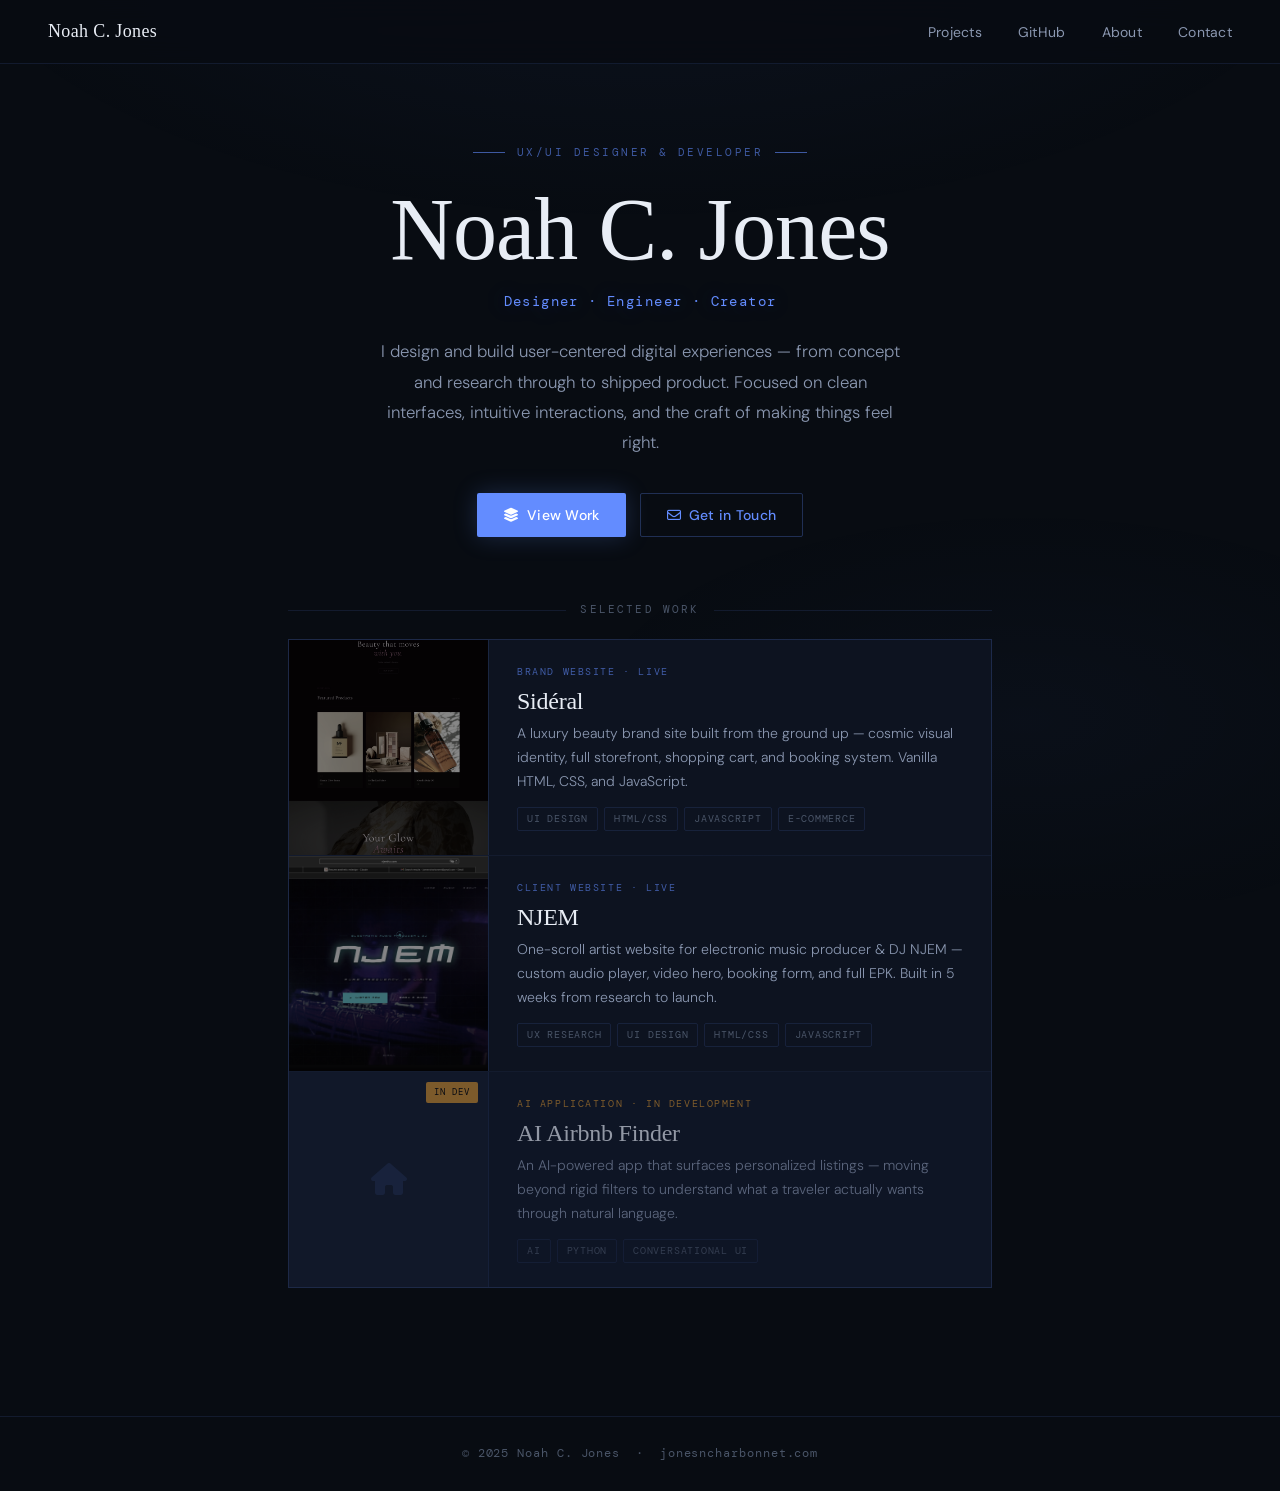
==== commit 18d0b46f: "Fixed Framing on Image" ====
--- a/portfolio-final/index.html
+++ b/portfolio-final/index.html
@@ -1,6 +1,5 @@
 <!DOCTYPE html>
 <html lang="en">
-
 <head>
 <meta charset="UTF-8">
 <meta name="viewport" content="width=device-width, initial-scale=1.0">
@@ -12,7 +11,6 @@
 <link href="https://fonts.googleapis.com/css2?family=Cormorant+Garant:ital,wght@0,300;0,400;0,600;1,300;1,400&family=DM+Mono:wght@300;400;500&family=DM+Sans:opsz,wght@9..40,300;9..40,400;9..40,500&display=swap" rel="stylesheet">
 <link rel="stylesheet" href="https://cdnjs.cloudflare.com/ajax/libs/font-awesome/6.5.0/css/all.min.css">
 <style>
-
 /* ── Page system ── */
 .page { display:none; min-height:100vh; position:relative; z-index:1; }
 .page.active { display:block; animation:fadeIn 0.3s ease; }
@@ -24,7 +22,6 @@
   top:64px; left:0; right:0; background:var(--surface);
   border-bottom:1px solid var(--border); z-index:99; padding:8px 0;
 }
-
 .mobile-menu a { padding:14px 24px; font-size:0.875rem; color:var(--text-dim); display:block; border-bottom:1px solid var(--border); transition:color 0.2s, background 0.2s; }
 .mobile-menu a:hover { color:var(--text); background:var(--surface2); }
 .mobile-menu.open { display:flex; }
@@ -34,13 +31,11 @@
   padding:80px 48px 64px; display:flex; flex-direction:column;
   align-items:center; text-align:center; max-width:800px; margin:0 auto; position:relative; z-index:1;
 }
-
 .hero__eyebrow {
   font-family:var(--mono); font-size:0.7rem; letter-spacing:0.22em;
   color:var(--blue-dim); text-transform:uppercase; margin-bottom:24px;
   display:flex; align-items:center; gap:12px;
 }
-
 .hero__eyebrow::before,.hero__eyebrow::after { content:''; width:32px; height:1px; background:var(--blue-dim); }
 .hero__name { font-family:var(--serif); font-size:clamp(3rem,7vw,5.5rem); font-weight:300; letter-spacing:-0.01em; line-height:1.0; color:var(--text); margin-bottom:16px; }
 .hero__role { font-family:var(--mono); font-size:0.88rem; color:var(--blue); letter-spacing:0.1em; margin-bottom:24px; text-shadow:0 0 20px rgba(99,140,255,0.35); }
@@ -84,7 +79,6 @@
   .home-projects, .projects-wrap { padding-left:20px; padding-right:20px; }
   .github-layout { margin:0 20px 60px; }
 }
-
 </style>
 </head>
 <body>
@@ -92,17 +86,14 @@
 <!-- ══ NAVBAR ══ -->
 <nav class="navbar">
   <div class="nav-logo" onclick="navigate('home')">Noah C. Jones</div>
-
   <ul class="nav-links">
     <li><a href="#" onclick="navigate('projects');return false;" id="nav-projects">Projects</a></li>
     <li><a href="#" onclick="navigate('github');return false;" id="nav-github">GitHub</a></li>
     <li><a href="#" onclick="navigate('about');return false;" id="nav-about">About</a></li>
     <li><a href="#" onclick="navigate('contact');return false;" id="nav-contact">Contact</a></li>
   </ul>
-
   <button class="hamburger" onclick="toggleMobile()" aria-label="Menu"><i class="fa-solid fa-bars"></i></button>
 </nav>
-
 <div class="mobile-menu" id="mobileMenu">
   <a href="#" onclick="navigate('projects');toggleMobile();return false;">Projects</a>
   <a href="#" onclick="navigate('github');toggleMobile();return false;">GitHub</a>
@@ -119,59 +110,48 @@
     <h1 class="hero__name">Noah C. Jones</h1>
     <p class="hero__role">Designer · Engineer · Creator</p>
     <p class="hero__bio">I design and build user-centered digital experiences — from concept and research through to shipped product. Focused on clean interfaces, intuitive interactions, and the craft of making things feel right.</p>
-    
     <div class="hero__ctas">
       <button class="btn btn-primary" onclick="navigate('projects')"><i class="fa-solid fa-layer-group"></i> View Work</button>
       <button class="btn btn-outline" onclick="navigate('contact')"><i class="fa-regular fa-envelope"></i> Get in Touch</button>
     </div>
-
   </div>
   <div class="home-projects">
     <div class="section-label">Selected Work</div>
     <div class="proj-stack reveal">
-
       <!-- Sidéral -->
       <div class="proj-row" onclick="navigate('sideral')">
-        <div class="proj-thumb"><img src="img/sideral.png" alt="Sideral website"></div>
-
+        <div class="proj-thumb"><img src="[data-uri]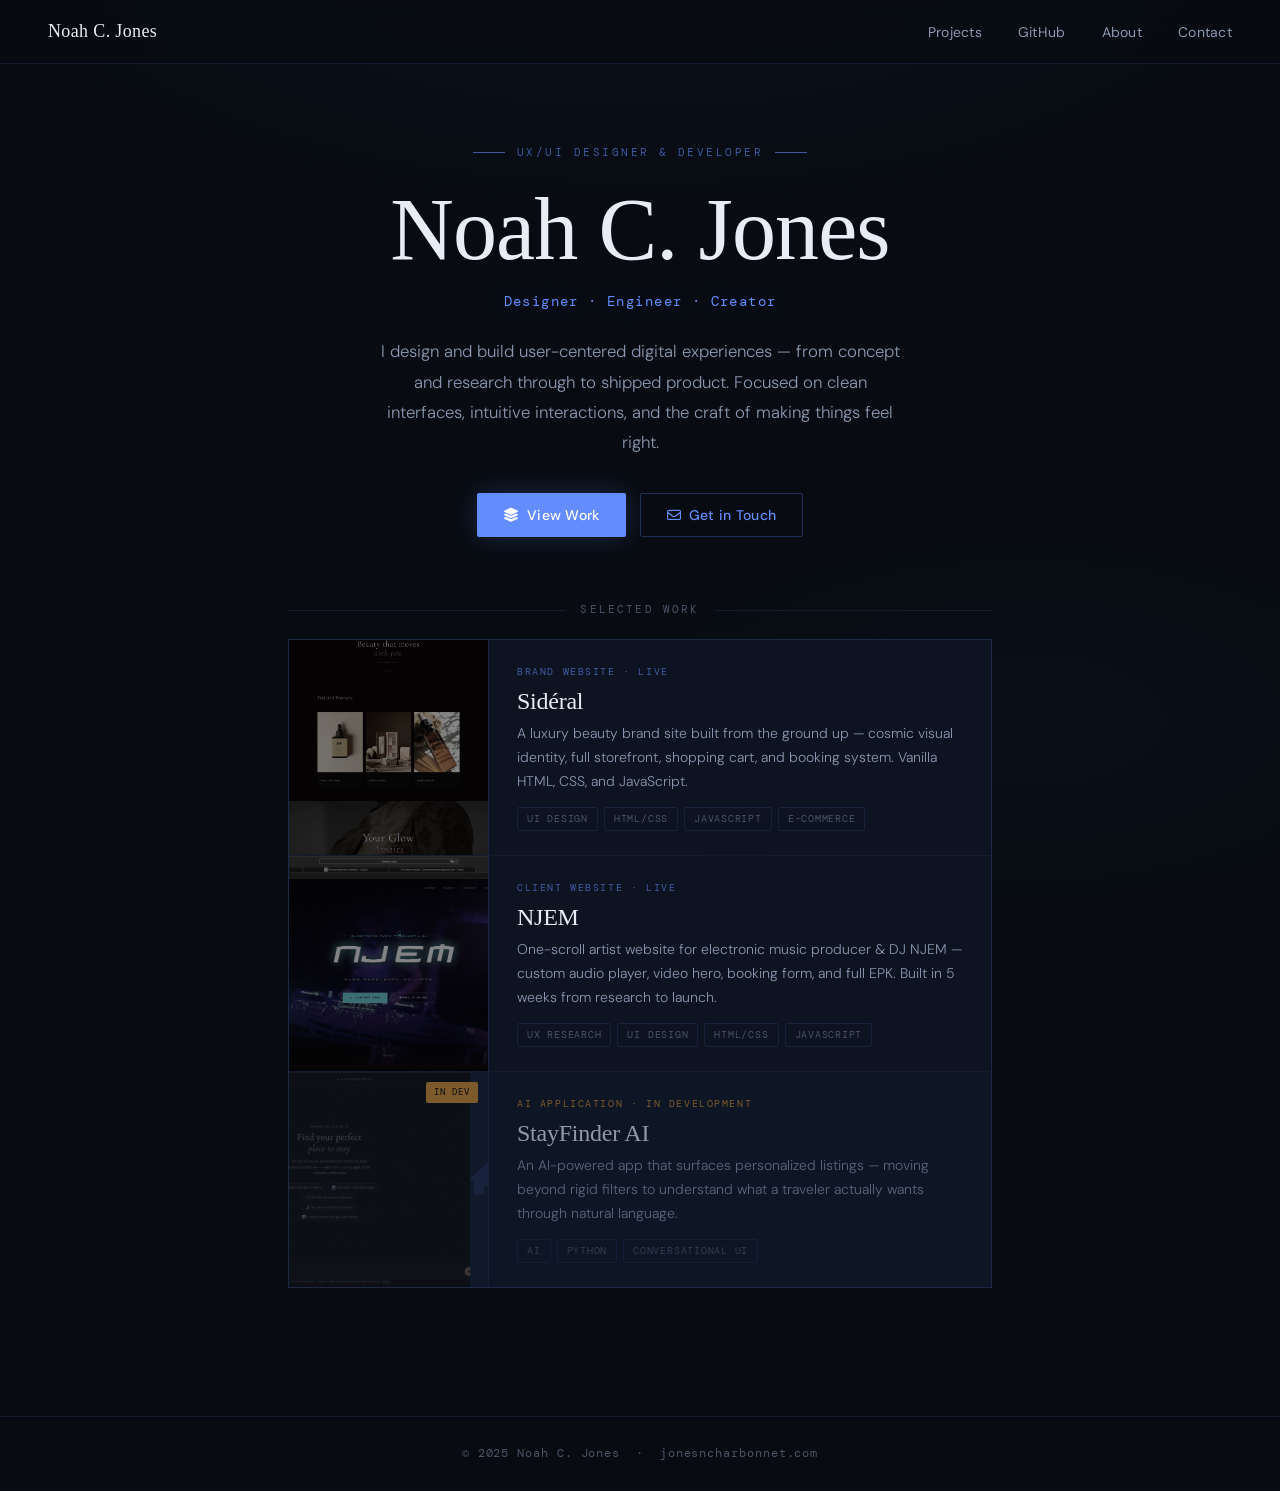
==== commit 94e11656: "Added Files and new images" ====
--- a/portfolio-final/index.html
+++ b/portfolio-final/index.html
@@ -3,7 +3,7 @@
 <head>
 <meta charset="UTF-8">
 <meta name="viewport" content="width=device-width, initial-scale=1.0">
-<meta name="description" content="Noah C. Jones — UX/UI Designer & Developer. Portfolio of design and development work.">
+<meta name="description" content="Noah C. Jones — Web Developer & Design Engineer. Portfolio of design and development work.">
 <title>Noah C. Jones — Designer & Developer</title>
 <link rel="stylesheet" href="css/main.css">
 <link rel="preconnect" href="https://fonts.googleapis.com">
@@ -140,15 +140,15 @@
         </div>
         <span class="proj-arrow">↗</span>
       </div>
-      <!-- AI Airbnb -->
+      <!-- StayFinder AI -->
       <div class="proj-row" onclick="navigate('airbnb')" style="opacity:0.6;">
-        <div class="proj-thumb">
+        <div class="proj-thumb"><img src="img/stayfinder.png">
           <div class="proj-thumb-icon" style="display:flex;align-items:center;justify-content:center;width:100%;height:100%;"><i class="fa-solid fa-house" style="font-size:2rem;color:rgba(99,140,255,0.15);"></i></div>
           <span class="wip-badge">In Dev</span>
         </div>
         <div class="proj-body">
           <p class="proj-eyebrow wip">AI Application · In Development</p>
-          <h2 class="proj-title">AI Airbnb Finder</h2>
+          <h2 class="proj-title">StayFinder AI</h2>
           <p class="proj-desc">An AI-powered app that surfaces personalized listings — moving beyond rigid filters to understand what a traveler actually wants through natural language.</p>
           <div class="proj-tags"><span class="proj-tag">AI</span><span class="proj-tag">Python</span><span class="proj-tag">Conversational UI</span></div>
         </div>
@@ -168,6 +168,7 @@
     <h1 class="page-header__title">Projects</h1>
     <div class="page-header__line"></div>
   </header>
+
   <div class="projects-wrap">
     <div class="section-label">Selected Work</div>
     <div class="proj-stack reveal">
@@ -181,6 +182,7 @@
         </div>
         <span class="proj-arrow">↗</span>
       </div>
+
       <div class="proj-row" onclick="navigate('njem')">
         <div class="proj-thumb"><img src="[data-uri]